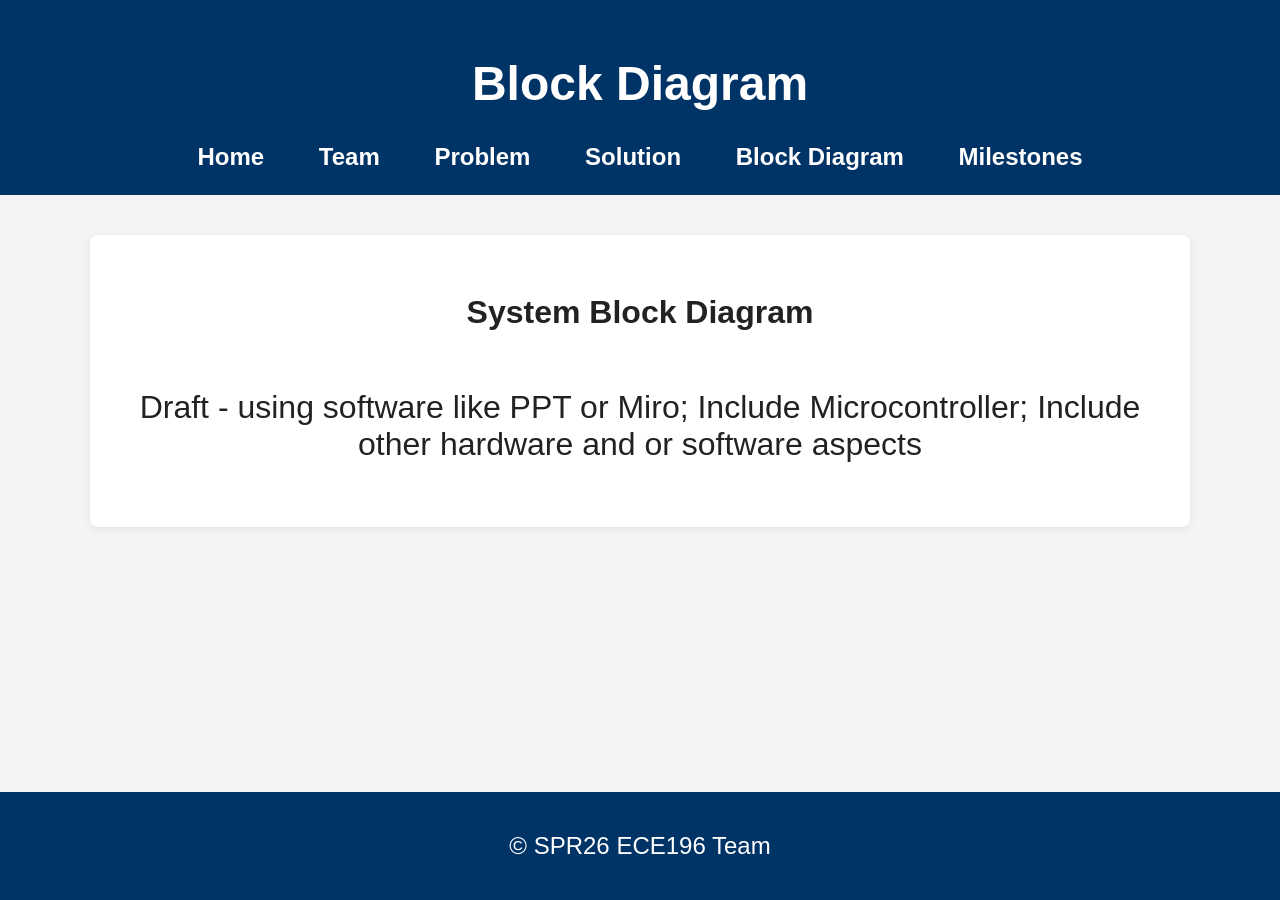
==== block-diagram.html @ ceeebf02 "Added core template for second proposal" ====
<!DOCTYPE html>
<html lang="en">
<head>
    <meta charset="UTF-8">
    <meta name="viewport" content="width=device-width, initial-scale=1.0">
    <title>Block Diagram</title>
    <link rel="stylesheet" href="assets/styles.css">
</head>
<body>
    <header>
        <h1>Block Diagram</h1>
        <nav>
            <a href="index.html">Home</a>
            <a href="team.html">Team</a>
            <a href="problem.html">Problem</a>
            <a href="solution.html">Solution</a>
            <a href="block-diagram.html">Block Diagram</a>
            <a href="milestones.html">Milestones</a>
        </nav>
    </header>
    <main>
        <section class="problem">
            <h2>System Block Diagram</h2>
            <p>Draft - using software like PPT or Miro; Include Microcontroller; Include other hardware and or software aspects</p>
        </section>
    </main>
    <footer>
        <p>&copy; SPR26 ECE196 Team</p>
    </footer>
</body>
</html>
---- assets/styles.css ----
li {
    text-align: left;
    font-size: 2rem;
}
body {
    font-family: Arial, sans-serif;
    margin: 0;
    padding: 0;
    background: #f4f4f4;
    color: #222;
    min-height: 100vh;
    display: flex;
    flex-direction: column;
    font-size: 1.5rem;
}

header {
    background: #003366;
    color: #fff;
    padding: 1.5rem 0;
    text-align: center;
}

nav {
    margin-top: 0.5rem;
}

nav a {
    color: #fff;
    margin: 0 1.5rem;
    text-decoration: none;
    font-weight: bold;
    transition: color 0.2s;
    font-size: 1.5rem;
}

nav a:hover {
    color: #ffcc00;
}

main {
    padding: 2.5rem;
    max-width: 1100px;
    margin: 0 auto;
    flex: 1 0 auto;
    font-size: 1.5rem;
}

.hero {
    background: #e0e7ef;
    padding: 2rem;
    border-radius: 8px;
    text-align: center;
}

.team {
    display: flex;
    justify-content: space-around;
    gap: 2rem;
    flex-wrap: wrap;
}

.member {
    background: #fff;
    border-radius: 8px;
    box-shadow: 0 2px 8px rgba(0,0,0,0.08);
    padding: 1.5rem;
    text-align: center;
    width: 250px;
}

.member img {
    width: 100px;
    height: 100px;
    border-radius: 50%;
    object-fit: cover;
    margin-bottom: 1rem;
    background: #ddd;
}

footer {
    background: #003366;
    color: #fff;
    text-align: center;
    padding: 1rem 0;
    width: 100%;
    flex-shrink: 0;
    position: sticky;
    bottom: 0;
    left: 0;
    z-index: 100;
}

.problem {
    background: #fff;
    border-radius: 8px;
    box-shadow: 0 2px 8px rgba(0,0,0,0.08);
    padding: 2rem;
    text-align: center;
}

.problem h2, .problem p {
    text-align: center;
    font-size: 2rem;
}
.problem h1, h2, h3, h4, h5, h6 {
    font-size: 2.5rem;
    font-size: 2rem;
}
/* Larger headings for projector */
.problem h1, h2, h3, h4, h5, h6 {
    font-size: 2.5rem;
}

.solution {
    display: flex;
    flex-direction: column;
    align-items: center;
    text-align: center;
    margin: 1.5rem auto;
    background: #f9f9f9;
    border-radius: 8px;
    box-shadow: 0 1px 4px rgba(0,0,0,0.06);
    padding: 1.5rem;
    min-width: 260px;
    max-width: 350px;
    width: 90%;
}

.solution img {
    display: block;
    margin: 0 auto 0.5rem auto;
}

.solution ul {
    display: inline-block;
    text-align: left;
    margin: 0.5rem auto;
}

.problem {
    display: flex;
    flex-direction: column;
    align-items: center;
}
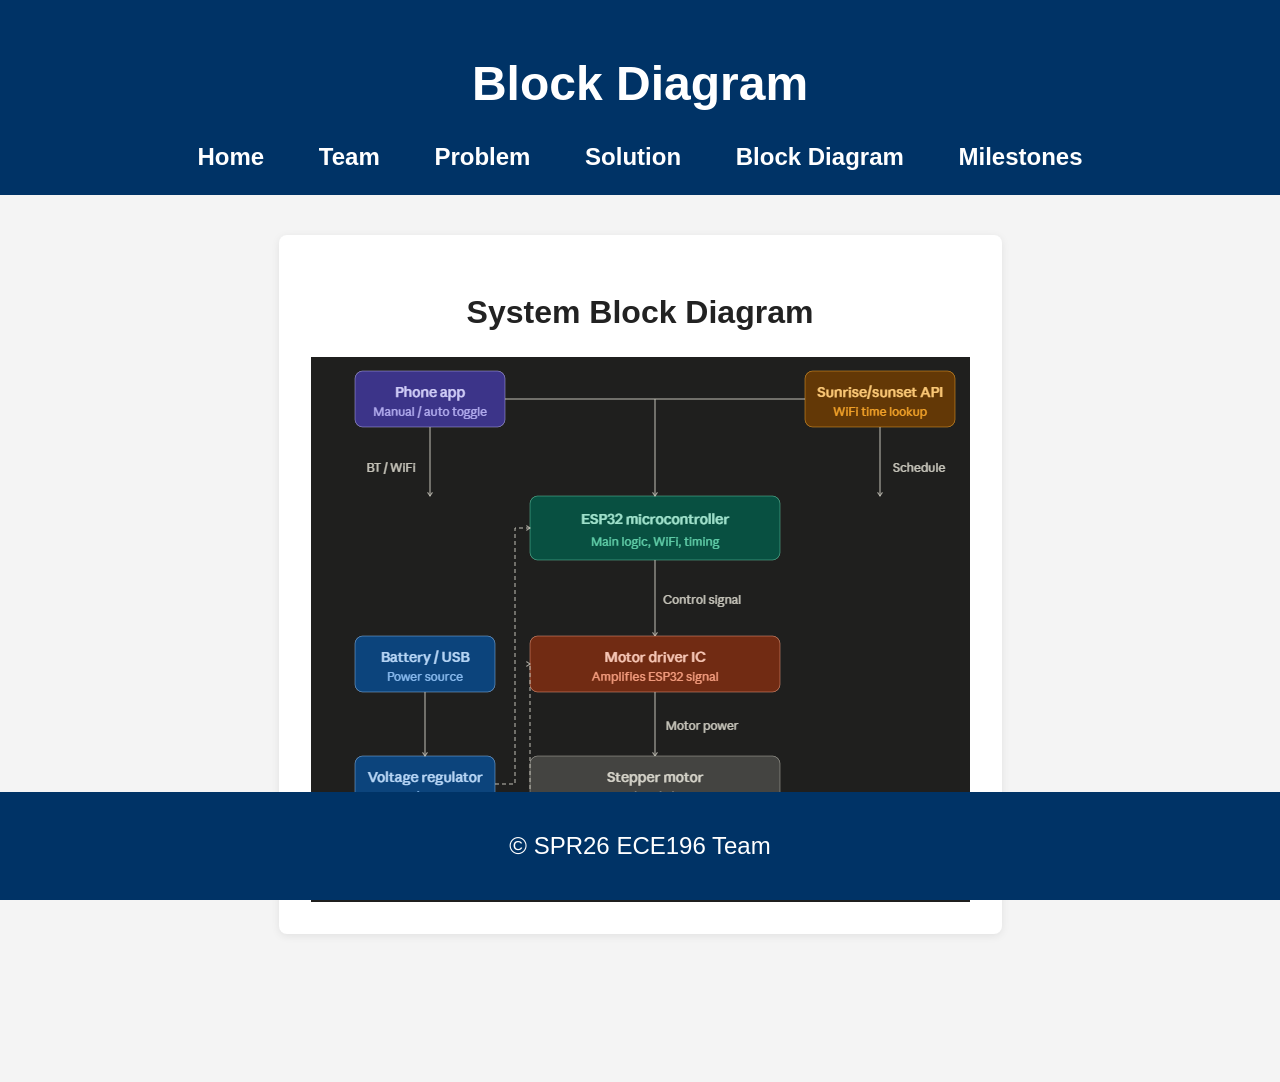
==== commit 804c8631: "block diagram" ====
--- a/block-diagram.html
+++ b/block-diagram.html
@@ -19,10 +19,9 @@
         </nav>
     </header>
     <main>
-        <section class="problem">
-            <h2>System Block Diagram</h2>
-            <p>Draft - using software like PPT or Miro; Include Microcontroller; Include other hardware and or software aspects</p>
-        </section>
+    <section class="problem">
+        <h2>System Block Diagram</h2>
+        <img src="assets/blockdiagram.png" alt="Smart blinds system block diagram" class="block-diagram-img">    </section>
     </main>
     <footer>
         <p>&copy; SPR26 ECE196 Team</p>
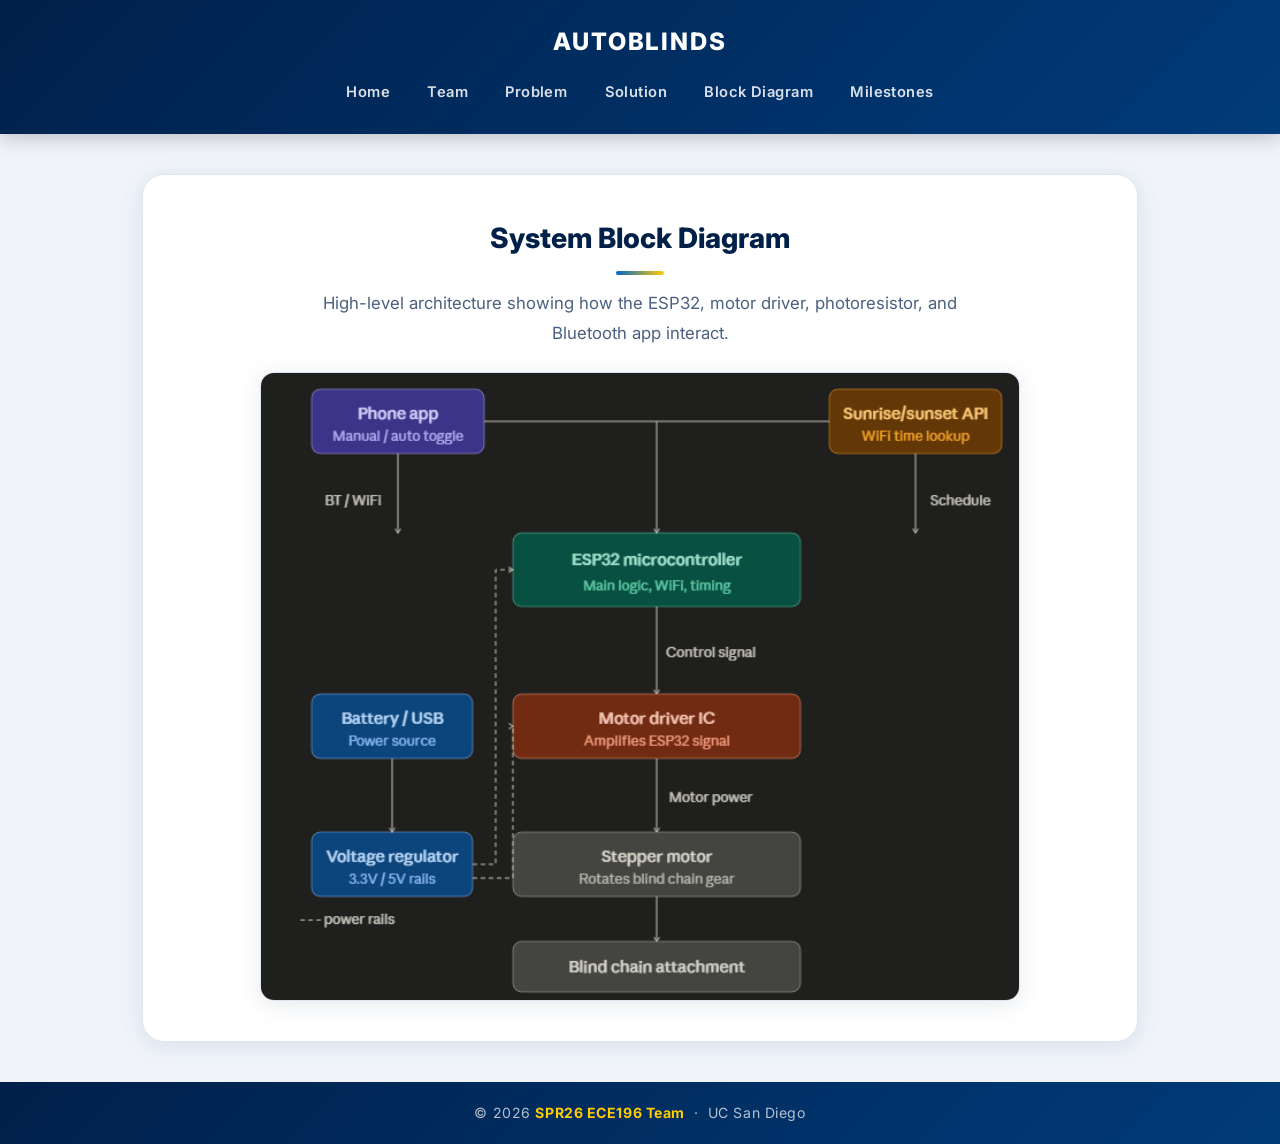
==== commit 06a7fe36: "Website Polish" ====
--- a/block-diagram.html
+++ b/block-diagram.html
@@ -3,12 +3,12 @@
 <head>
     <meta charset="UTF-8">
     <meta name="viewport" content="width=device-width, initial-scale=1.0">
-    <title>Block Diagram</title>
+    <title>Block Diagram — AutoBlinds</title>
     <link rel="stylesheet" href="assets/styles.css">
 </head>
 <body>
     <header>
-        <h1>Block Diagram</h1>
+        <h1>AutoBlinds</h1>
         <nav>
             <a href="index.html">Home</a>
             <a href="team.html">Team</a>
@@ -19,12 +19,14 @@
         </nav>
     </header>
     <main>
-    <section class="problem">
-        <h2>System Block Diagram</h2>
-        <img src="assets/blockdiagram.png" alt="Smart blinds system block diagram" class="block-diagram-img">    </section>
+        <section class="problem">
+            <h2>System Block Diagram</h2>
+            <p>High-level architecture showing how the ESP32, motor driver, photoresistor, and Bluetooth app interact.</p>
+            <img src="assets/blockdiagram.png" alt="Smart blinds system block diagram" class="block-diagram-img">
+        </section>
     </main>
     <footer>
-        <p>&copy; SPR26 ECE196 Team</p>
+        <p>&copy; 2026 <strong>SPR26 ECE196 Team</strong> &nbsp;·&nbsp; UC San Diego</p>
     </footer>
 </body>
 </html>
--- a/assets/styles.css
+++ b/assets/styles.css
@@ -1,145 +1,594 @@
+@import url('https://fonts.googleapis.com/css2?family=Inter:wght@300;400;500;600;700;800&display=swap');
+
+:root {
+    --navy: #00204a;
+    --blue: #003b7a;
+    --accent: #0066cc;
+    --accent-light: #3399ff;
+    --gold: #ffcc00;
+    --gold-light: #ffe066;
+    --bg: #f0f4fa;
+    --surface: #ffffff;
+    --surface2: #f7f9fc;
+    --text: #0d1b2a;
+    --text-muted: #4a6080;
+    --border: #dde5f0;
+    --shadow: 0 4px 24px rgba(0,51,102,0.10);
+    --shadow-lg: 0 8px 40px rgba(0,51,102,0.15);
+    --radius: 14px;
+    --radius-lg: 22px;
+}
+
+*, *::before, *::after { box-sizing: border-box; margin: 0; padding: 0; }
+
+html { scroll-behavior: smooth; }
+
+body {
+    font-family: 'Inter', Arial, sans-serif;
+    background: var(--bg);
+    color: var(--text);
+    min-height: 100vh;
+    display: flex;
+    flex-direction: column;
+    font-size: 1.08rem;
+    line-height: 1.7;
+}
+
+/* ─── HEADER ─── */
+header {
+    background: linear-gradient(135deg, var(--navy) 0%, var(--blue) 100%);
+    color: #fff;
+    padding: 1.4rem 2.5rem;
+    text-align: center;
+    position: sticky;
+    top: 0;
+    z-index: 200;
+    box-shadow: 0 2px 20px rgba(0,0,0,0.25);
+}
+
+header h1 {
+    font-size: 1.5rem;
+    font-weight: 800;
+    letter-spacing: 0.02em;
+    margin-bottom: 0.6rem;
+    text-transform: uppercase;
+    letter-spacing: 0.08em;
+    background: linear-gradient(90deg, #fff 60%, var(--gold-light) 100%);
+    -webkit-background-clip: text;
+    -webkit-text-fill-color: transparent;
+    background-clip: text;
+}
+
+nav {
+    display: flex;
+    justify-content: center;
+    flex-wrap: wrap;
+    gap: 0.2rem;
+    margin-top: 0.3rem;
+}
+
+nav a {
+    color: rgba(255,255,255,0.85);
+    padding: 0.38rem 1rem;
+    text-decoration: none;
+    font-weight: 600;
+    font-size: 0.92rem;
+    letter-spacing: 0.03em;
+    border-radius: 50px;
+    transition: all 0.22s ease;
+    border: 1.5px solid transparent;
+}
+
+nav a:hover {
+    color: var(--gold);
+    border-color: var(--gold);
+    background: rgba(255,204,0,0.08);
+}
+
+/* ─── MAIN ─── */
+main {
+    padding: 2.5rem 2rem;
+    max-width: 1060px;
+    margin: 0 auto;
+    flex: 1;
+    width: 100%;
+}
+
+/* ─── HERO ─── */
+.hero {
+    background: linear-gradient(135deg, var(--navy) 0%, var(--accent) 100%);
+    border-radius: var(--radius-lg);
+    padding: 3.5rem 2rem 3rem;
+    text-align: center;
+    color: #fff;
+    position: relative;
+    overflow: hidden;
+    box-shadow: var(--shadow-lg);
+}
+
+.hero::before {
+    content: '';
+    position: absolute;
+    top: -60px; right: -60px;
+    width: 280px; height: 280px;
+    background: radial-gradient(circle, rgba(255,204,0,0.18) 0%, transparent 70%);
+    border-radius: 50%;
+}
+
+.hero::after {
+    content: '';
+    position: absolute;
+    bottom: -80px; left: -40px;
+    width: 320px; height: 320px;
+    background: radial-gradient(circle, rgba(51,153,255,0.18) 0%, transparent 70%);
+    border-radius: 50%;
+}
+
+.hero-content {
+    position: relative;
+    z-index: 2;
+}
+
+.hero-content h2 {
+    font-size: 2.6rem;
+    font-weight: 800;
+    margin-bottom: 0.7rem;
+    letter-spacing: -0.01em;
+}
+
+.hero-badge {
+    display: inline-block;
+    background: rgba(255,204,0,0.2);
+    border: 1.5px solid var(--gold);
+    color: var(--gold-light);
+    font-size: 0.8rem;
+    font-weight: 700;
+    letter-spacing: 0.12em;
+    text-transform: uppercase;
+    padding: 0.28rem 1rem;
+    border-radius: 50px;
+    margin-bottom: 1.2rem;
+}
+
+.hero-content p {
+    font-size: 1.2rem;
+    opacity: 0.9;
+    margin-bottom: 2rem;
+    font-weight: 400;
+}
+
+.hero-image {
+    width: 100%;
+    max-width: 560px;
+    border-radius: var(--radius);
+    box-shadow: 0 12px 48px rgba(0,0,0,0.35);
+    border: 3px solid rgba(255,255,255,0.15);
+    margin-top: 0.5rem;
+}
+
+/* ─── SECTION CARDS ─── */
+.problem, .section-card {
+    background: var(--surface);
+    border-radius: var(--radius-lg);
+    box-shadow: var(--shadow);
+    padding: 2.5rem 2.5rem;
+    display: flex;
+    flex-direction: column;
+    align-items: center;
+    border: 1px solid var(--border);
+}
+
+/* ─── SECTION HEADINGS ─── */
+.problem h2, .section-card h2 {
+    font-size: 1.75rem;
+    font-weight: 800;
+    color: var(--navy);
+    margin-bottom: 0.8rem;
+    margin-top: 1.8rem;
+    text-align: center;
+    position: relative;
+}
+
+.problem h2:first-child, .section-card h2:first-child {
+    margin-top: 0;
+}
+
+.problem h2::after {
+    content: '';
+    display: block;
+    width: 48px;
+    height: 4px;
+    background: linear-gradient(90deg, var(--accent), var(--gold));
+    border-radius: 2px;
+    margin: 0.5rem auto 0;
+}
+
+.problem h3 {
+    font-size: 1.25rem;
+    font-weight: 700;
+    color: var(--accent);
+    margin: 1rem 0 0.5rem;
+    text-align: center;
+}
+
+.problem p {
+    font-size: 1.05rem;
+    color: var(--text-muted);
+    text-align: center;
+    max-width: 700px;
+    line-height: 1.8;
+    margin-bottom: 0.5rem;
+}
+
+/* ─── LISTS ─── */
 li {
+    font-size: 1.05rem;
     text-align: left;
-    font-size: 2rem;
-}
-body {
-    font-family: Arial, sans-serif;
+    line-height: 1.8;
+    color: var(--text);
+}
+
+ul {
+    list-style: none;
+    padding: 0;
+}
+
+.problem ul > li {
+    background: var(--surface2);
+    border-left: 4px solid var(--accent);
+    border-radius: 0 var(--radius) var(--radius) 0;
+    padding: 0.6rem 1.1rem;
+    margin-bottom: 0.5rem;
+    font-size: 1rem;
+    font-weight: 500;
+}
+
+.problem ul > li > ul {
+    padding-left: 1rem;
+    margin-top: 0.3rem;
+}
+
+.problem ul > li > ul > li {
+    background: none;
+    border-left: 2px solid var(--gold);
+    border-radius: 0;
+    padding: 0.25rem 0.8rem;
+    margin-bottom: 0.25rem;
+    font-weight: 400;
+    color: var(--text-muted);
+}
+
+/* ─── COMPARISON CARDS ─── */
+.comparison-grid {
+    display: grid;
+    grid-template-columns: repeat(auto-fit, minmax(260px, 1fr));
+    gap: 1.5rem;
+    width: 100%;
+    margin-top: 1rem;
+}
+
+.comparison-card {
+    background: var(--surface2);
+    border: 1px solid var(--border);
+    border-radius: var(--radius);
+    padding: 1.5rem;
+    display: flex;
+    flex-direction: column;
+    align-items: center;
+    gap: 0.8rem;
+    transition: transform 0.2s, box-shadow 0.2s;
+}
+
+.comparison-card:hover {
+    transform: translateY(-4px);
+    box-shadow: var(--shadow-lg);
+}
+
+.comparison-card img {
+    width: 100%;
+    max-height: 180px;
+    object-fit: contain;
+    border-radius: 8px;
+    background: #eef2f8;
+    padding: 0.5rem;
+}
+
+.comparison-card h3 {
+    font-size: 1.1rem;
+    font-weight: 700;
+    color: var(--navy);
     margin: 0;
-    padding: 0;
-    background: #f4f4f4;
-    color: #222;
-    min-height: 100vh;
-    display: flex;
-    flex-direction: column;
-    font-size: 1.5rem;
-}
-
-header {
-    background: #003366;
+}
+
+.tag-row {
+    display: flex;
+    gap: 0.4rem;
+    flex-wrap: wrap;
+    justify-content: center;
+}
+
+.tag {
+    font-size: 0.75rem;
+    font-weight: 600;
+    padding: 0.22rem 0.7rem;
+    border-radius: 50px;
+    text-transform: uppercase;
+    letter-spacing: 0.06em;
+}
+
+.tag.strength { background: #e6f4ea; color: #1a7a38; border: 1px solid #b7dfc4; }
+.tag.weakness { background: #fdecea; color: #c0392b; border: 1px solid #f5c0bb; }
+
+.strength-list, .weakness-list {
+    width: 100%;
+    margin: 0;
+}
+
+.strength-list li, .weakness-list li {
+    background: none !important;
+    border-left: none !important;
+    border-radius: 0 !important;
+    padding: 0.2rem 0 !important;
+    font-size: 0.92rem !important;
+    color: var(--text-muted) !important;
+    font-weight: 400 !important;
+    display: flex;
+    align-items: flex-start;
+    gap: 0.4rem;
+}
+
+.strength-list li::before { content: '✓'; color: #1a7a38; font-weight: 700; flex-shrink: 0; }
+.weakness-list li::before { content: '✗'; color: #c0392b; font-weight: 700; flex-shrink: 0; }
+
+/* ─── SOLUTION IMAGES ─── */
+.image-grid {
+    display: grid;
+    grid-template-columns: repeat(auto-fit, minmax(220px, 1fr));
+    gap: 1.2rem;
+    width: 100%;
+    margin-bottom: 0.5rem;
+}
+
+.image-grid img {
+    width: 100%;
+    height: 200px;
+    object-fit: contain;
+    border-radius: var(--radius);
+    background: var(--surface2);
+    border: 1px solid var(--border);
+    padding: 0.75rem;
+    transition: transform 0.2s, box-shadow 0.2s;
+}
+
+.image-grid img:hover {
+    transform: scale(1.03);
+    box-shadow: var(--shadow-lg);
+}
+
+.problem img {
+    border-radius: var(--radius);
+    border: 1px solid var(--border);
+    box-shadow: var(--shadow);
+}
+
+/* ─── FEATURE CHIPS ─── */
+.feature-grid {
+    display: grid;
+    grid-template-columns: repeat(auto-fit, minmax(200px, 1fr));
+    gap: 1rem;
+    width: 100%;
+    margin: 0.5rem 0;
+}
+
+.feature-chip {
+    background: linear-gradient(135deg, var(--navy), var(--accent));
     color: #fff;
-    padding: 1.5rem 0;
-    text-align: center;
-}
-
-nav {
-    margin-top: 0.5rem;
-}
-
-nav a {
-    color: #fff;
-    margin: 0 1.5rem;
-    text-decoration: none;
-    font-weight: bold;
-    transition: color 0.2s;
-    font-size: 1.5rem;
-}
-
-nav a:hover {
-    color: #ffcc00;
-}
-
-main {
-    padding: 2.5rem;
-    max-width: 1100px;
-    margin: 0 auto;
-    flex: 1 0 auto;
-    font-size: 1.5rem;
-}
-
-.hero {
-    background: #e0e7ef;
-    padding: 2rem;
-    border-radius: 8px;
-    text-align: center;
-}
-
+    border-radius: var(--radius);
+    padding: 1.2rem 1rem;
+    text-align: center;
+    font-size: 0.95rem;
+    font-weight: 600;
+    box-shadow: 0 4px 12px rgba(0,51,102,0.18);
+    transition: transform 0.2s, box-shadow 0.2s;
+}
+
+.feature-chip:hover {
+    transform: translateY(-3px);
+    box-shadow: 0 8px 24px rgba(0,51,102,0.25);
+}
+
+.feature-chip .icon {
+    font-size: 1.6rem;
+    display: block;
+    margin-bottom: 0.4rem;
+}
+
+/* ─── TEAM ─── */
 .team {
     display: flex;
-    justify-content: space-around;
+    justify-content: center;
     gap: 2rem;
     flex-wrap: wrap;
+    width: 100%;
 }
 
 .member {
-    background: #fff;
-    border-radius: 8px;
-    box-shadow: 0 2px 8px rgba(0,0,0,0.08);
-    padding: 1.5rem;
-    text-align: center;
-    width: 250px;
+    background: var(--surface);
+    border-radius: var(--radius-lg);
+    box-shadow: var(--shadow);
+    padding: 2rem 1.8rem;
+    text-align: center;
+    width: 240px;
+    border: 1px solid var(--border);
+    transition: transform 0.25s, box-shadow 0.25s;
+    position: relative;
+    overflow: hidden;
+}
+
+.member::before {
+    content: '';
+    position: absolute;
+    top: 0; left: 0; right: 0;
+    height: 5px;
+    background: linear-gradient(90deg, var(--accent), var(--gold));
+}
+
+.member:hover {
+    transform: translateY(-8px);
+    box-shadow: var(--shadow-lg);
 }
 
 .member img {
-    width: 100px;
-    height: 100px;
+    width: 110px;
+    height: 110px;
     border-radius: 50%;
     object-fit: cover;
     margin-bottom: 1rem;
-    background: #ddd;
-}
-
+    border: 4px solid var(--border);
+    box-shadow: 0 4px 16px rgba(0,51,102,0.14);
+    transition: border-color 0.2s;
+}
+
+.member:hover img {
+    border-color: var(--accent-light);
+}
+
+.member h2 {
+    font-size: 1.15rem !important;
+    font-weight: 700;
+    color: var(--navy);
+    margin-bottom: 0.3rem;
+}
+
+.member p {
+    font-size: 0.9rem;
+    color: var(--text-muted);
+    font-weight: 500;
+    background: var(--bg);
+    display: inline-block;
+    padding: 0.2rem 0.8rem;
+    border-radius: 50px;
+    border: 1px solid var(--border);
+}
+
+/* ─── MILESTONES ─── */
+.milestone-timeline {
+    display: flex;
+    flex-direction: column;
+    gap: 0;
+    width: 100%;
+    position: relative;
+    padding-left: 2rem;
+    margin-top: 0.5rem;
+}
+
+.milestone-timeline::before {
+    content: '';
+    position: absolute;
+    left: 0.75rem;
+    top: 12px;
+    bottom: 12px;
+    width: 3px;
+    background: linear-gradient(to bottom, var(--accent), var(--gold));
+    border-radius: 2px;
+}
+
+.milestone-item {
+    position: relative;
+    background: var(--surface2);
+    border: 1px solid var(--border);
+    border-radius: var(--radius);
+    padding: 1rem 1.4rem;
+    margin-bottom: 1rem;
+    transition: transform 0.2s, box-shadow 0.2s;
+}
+
+.milestone-item:hover {
+    transform: translateX(4px);
+    box-shadow: var(--shadow);
+}
+
+.milestone-item::before {
+    content: '';
+    position: absolute;
+    left: -1.55rem;
+    top: 50%;
+    transform: translateY(-50%);
+    width: 14px;
+    height: 14px;
+    border-radius: 50%;
+    background: var(--accent);
+    border: 3px solid var(--surface);
+    box-shadow: 0 0 0 2px var(--accent-light);
+}
+
+.milestone-date {
+    font-size: 0.8rem;
+    font-weight: 700;
+    letter-spacing: 0.08em;
+    text-transform: uppercase;
+    color: var(--accent);
+    margin-bottom: 0.2rem;
+}
+
+.milestone-item p {
+    font-size: 1rem;
+    color: var(--text);
+    font-weight: 500;
+    margin: 0;
+    text-align: left;
+}
+
+/* ─── BLOCK DIAGRAM ─── */
+.block-diagram-img {
+    width: 100%;
+    max-width: 760px;
+    border-radius: var(--radius);
+    box-shadow: var(--shadow-lg);
+    border: 1px solid var(--border);
+    margin-top: 1rem;
+}
+
+/* ─── FOOTER ─── */
 footer {
-    background: #003366;
-    color: #fff;
-    text-align: center;
-    padding: 1rem 0;
+    background: linear-gradient(135deg, var(--navy) 0%, var(--blue) 100%);
+    color: rgba(255,255,255,0.7);
+    text-align: center;
+    padding: 1.2rem 0;
+    font-size: 0.88rem;
+    letter-spacing: 0.04em;
     width: 100%;
     flex-shrink: 0;
-    position: sticky;
-    bottom: 0;
-    left: 0;
-    z-index: 100;
-}
-
-.problem {
-    background: #fff;
-    border-radius: 8px;
-    box-shadow: 0 2px 8px rgba(0,0,0,0.08);
-    padding: 2rem;
-    text-align: center;
-}
-
-.problem h2, .problem p {
-    text-align: center;
-    font-size: 2rem;
-}
-.problem h1, h2, h3, h4, h5, h6 {
-    font-size: 2.5rem;
-    font-size: 2rem;
-}
-/* Larger headings for projector */
-.problem h1, h2, h3, h4, h5, h6 {
-    font-size: 2.5rem;
-}
-
-.solution {
-    display: flex;
-    flex-direction: column;
-    align-items: center;
-    text-align: center;
-    margin: 1.5rem auto;
-    background: #f9f9f9;
-    border-radius: 8px;
-    box-shadow: 0 1px 4px rgba(0,0,0,0.06);
-    padding: 1.5rem;
-    min-width: 260px;
-    max-width: 350px;
-    width: 90%;
-}
-
-.solution img {
-    display: block;
-    margin: 0 auto 0.5rem auto;
-}
-
-.solution ul {
-    display: inline-block;
-    text-align: left;
-    margin: 0.5rem auto;
-}
-
-.problem {
-    display: flex;
-    flex-direction: column;
-    align-items: center;
-}
+}
+
+footer strong {
+    color: var(--gold);
+}
+
+/* ─── SECTION DIVIDER ─── */
+.section-divider {
+    width: 100%;
+    height: 1px;
+    background: var(--border);
+    margin: 1.8rem 0;
+}
+
+/* ─── FADE-IN ANIMATION ─── */
+@keyframes fadeInUp {
+    from { opacity: 0; transform: translateY(24px); }
+    to   { opacity: 1; transform: translateY(0); }
+}
+
+.hero, .problem, .team, .section-card {
+    animation: fadeInUp 0.5s ease both;
+}
+
+/* ─── RESPONSIVE ─── */
+@media (max-width: 700px) {
+    header { padding: 1rem 1rem; }
+    main { padding: 1.5rem 1rem; }
+    .hero-content h2 { font-size: 1.8rem; }
+    .problem { padding: 1.5rem 1rem; }
+    .member { width: 100%; }
+    .milestone-timeline { padding-left: 1.5rem; }
+}
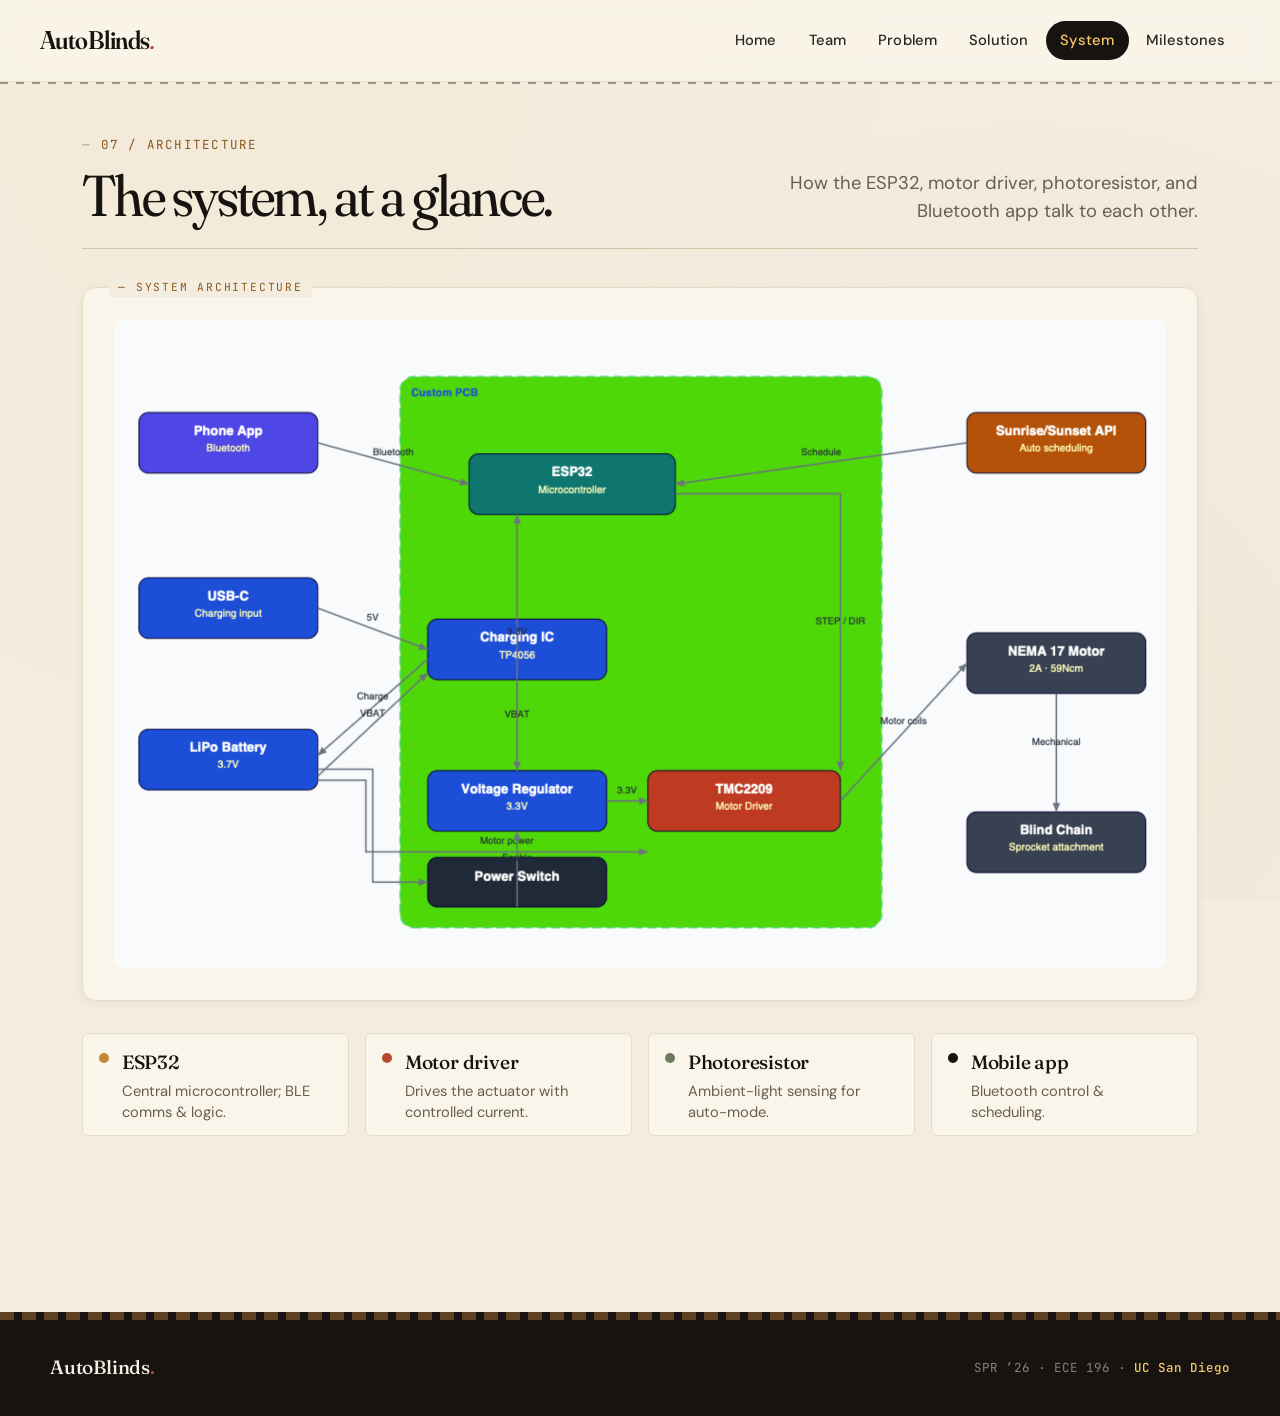
==== commit c3668904: "Redesigned website" ====
--- a/block-diagram.html
+++ b/block-diagram.html
@@ -1,32 +1,80 @@
+<!-- ─── THIS FILE IS NO LONGER NEEDED ─── -->
+
 <!DOCTYPE html>
 <html lang="en">
 <head>
     <meta charset="UTF-8">
     <meta name="viewport" content="width=device-width, initial-scale=1.0">
-    <title>Block Diagram — AutoBlinds</title>
+    <title>System — AutoBlinds</title>
     <link rel="stylesheet" href="assets/styles.css">
 </head>
 <body>
     <header>
-        <h1>AutoBlinds</h1>
-        <nav>
-            <a href="index.html">Home</a>
-            <a href="team.html">Team</a>
-            <a href="problem.html">Problem</a>
-            <a href="solution.html">Solution</a>
-            <a href="block-diagram.html">Block Diagram</a>
-            <a href="milestones.html">Milestones</a>
-        </nav>
+        <div class="header-inner">
+            <h1>AutoBlinds<span class="dot">.</span></h1>
+            <nav>
+                <a href="index.html">Home</a>
+                <a href="team.html">Team</a>
+                <a href="problem.html">Problem</a>
+                <a href="solution.html">Solution</a>
+                <a href="block-diagram.html" class="active">System</a>
+                <a href="milestones.html">Milestones</a>
+            </nav>
+        </div>
     </header>
+
     <main>
-        <section class="problem">
-            <h2>System Block Diagram</h2>
-            <p>High-level architecture showing how the ESP32, motor driver, photoresistor, and Bluetooth app interact.</p>
-            <img src="assets/blockdiagram.png" alt="Smart blinds system block diagram" class="block-diagram-img">
+        <section class="fade-up">
+            <div class="section-head">
+                <div class="titles">
+                    <span class="section-num">07 / Architecture</span>
+                    <h2>The system, at a glance.</h2>
+                </div>
+                <p class="lead">How the ESP32, motor driver, photoresistor, and Bluetooth app talk to each other.</p>
+            </div>
+
+            <div class="diagram-frame fade-up delay-1">
+                <img src="assets/blockdiagram.png" alt="AutoBlinds system block diagram">
+            </div>
+
+            <div class="diagram-legend fade-up delay-2">
+                <div class="legend-item">
+                    <span class="dot" style="background: var(--amber);"></span>
+                    <div>
+                        <h5>ESP32</h5>
+                        <p>Central microcontroller; BLE comms &amp; logic.</p>
+                    </div>
+                </div>
+                <div class="legend-item">
+                    <span class="dot" style="background: var(--rust);"></span>
+                    <div>
+                        <h5>Motor driver</h5>
+                        <p>Drives the actuator with controlled current.</p>
+                    </div>
+                </div>
+                <div class="legend-item">
+                    <span class="dot" style="background: var(--sage);"></span>
+                    <div>
+                        <h5>Photoresistor</h5>
+                        <p>Ambient-light sensing for auto-mode.</p>
+                    </div>
+                </div>
+                <div class="legend-item">
+                    <span class="dot" style="background: var(--ink);"></span>
+                    <div>
+                        <h5>Mobile app</h5>
+                        <p>Bluetooth control &amp; scheduling.</p>
+                    </div>
+                </div>
+            </div>
         </section>
     </main>
+
     <footer>
-        <p>&copy; 2026 <strong>SPR26 ECE196 Team</strong> &nbsp;·&nbsp; UC San Diego</p>
+        <div class="footer-inner">
+            <div class="brand">AutoBlinds<span class="dot">.</span></div>
+            <div class="meta">SPR ’26 · ECE 196 · <strong>UC San Diego</strong></div>
+        </div>
     </footer>
 </body>
 </html>
--- a/assets/styles.css
+++ b/assets/styles.css
@@ -1,594 +1,1496 @@
-@import url('https://fonts.googleapis.com/css2?family=Inter:wght@300;400;500;600;700;800&display=swap');
+@import url('https://fonts.googleapis.com/css2?family=Fraunces:opsz,wght@9..144,300;9..144,400;9..144,500;9..144,600;9..144,700;9..144,900&family=DM+Sans:opsz,wght@9..40,300;9..40,400;9..40,500;9..40,600;9..40,700&family=JetBrains+Mono:wght@400;500&display=swap');
 
 :root {
-    --navy: #00204a;
-    --blue: #003b7a;
-    --accent: #0066cc;
-    --accent-light: #3399ff;
-    --gold: #ffcc00;
-    --gold-light: #ffe066;
-    --bg: #f0f4fa;
-    --surface: #ffffff;
-    --surface2: #f7f9fc;
-    --text: #0d1b2a;
-    --text-muted: #4a6080;
-    --border: #dde5f0;
-    --shadow: 0 4px 24px rgba(0,51,102,0.10);
-    --shadow-lg: 0 8px 40px rgba(0,51,102,0.15);
-    --radius: 14px;
-    --radius-lg: 22px;
+    --ink:        #161310;
+    --shadow:     #2a2520;
+    --cream:      #f3ecdf;
+    --paper:      #faf5ea;
+    --paper-2:    #efe6d4;
+    --amber:      #c8853a;
+    --amber-deep: #8b5a1f;
+    --sun:        #f4c869;
+    --rust:       #b8492e;
+    --sage:       #6b7c5e;
+    --muted:      #6b5d4e;
+    --rule:       #d4c5a8;
+    --rule-soft:  #e6dbc5;
+
+    /* Tokens */
+    --radius-sm: 6px;
+    --radius:    14px;
+    --radius-lg: 24px;
+    --shadow-sm: 0 2px 8px rgba(45, 33, 20, 0.06);
+    --shadow-md: 0 8px 28px rgba(45, 33, 20, 0.10);
+    --shadow-lg: 0 20px 60px rgba(45, 33, 20, 0.18);
+
+    /* Type scale */
+    --display: 'Fraunces', 'Times New Roman', serif;
+    --body:    'DM Sans', system-ui, sans-serif;
+    --mono:    'JetBrains Mono', ui-monospace, monospace;
 }
 
 *, *::before, *::after { box-sizing: border-box; margin: 0; padding: 0; }
 
-html { scroll-behavior: smooth; }
+html {
+    scroll-behavior: smooth;
+    -webkit-font-smoothing: antialiased;
+    -moz-osx-font-smoothing: grayscale;
+}
 
 body {
-    font-family: 'Inter', Arial, sans-serif;
-    background: var(--bg);
-    color: var(--text);
+    font-family: var(--body);
+    background: var(--cream);
+    color: var(--ink);
     min-height: 100vh;
     display: flex;
     flex-direction: column;
-    font-size: 1.08rem;
-    line-height: 1.7;
-}
-
-/* ─── HEADER ─── */
+    font-size: 1.04rem;
+    line-height: 1.65;
+    font-weight: 400;
+    /* Subtle paper-grain texture */
+    background-image:
+      radial-gradient(circle at 20% 10%, rgba(244, 200, 105, 0.06), transparent 50%),
+      radial-gradient(circle at 80% 80%, rgba(200, 133, 58, 0.05), transparent 50%);
+    background-attachment: fixed;
+}
+
+
+::selection {
+    background: var(--ink);
+    color: var(--sun);
+}
+
+.eyebrow {
+    font-family: var(--mono);
+    font-size: 0.72rem;
+    font-weight: 500;
+    letter-spacing: 0.18em;
+    text-transform: uppercase;
+    color: var(--amber-deep);
+    display: inline-flex;
+    align-items: center;
+    gap: 0.6rem;
+}
+
+.eyebrow::before {
+    content: '';
+    display: inline-block;
+    width: 24px;
+    height: 1px;
+    background: var(--amber-deep);
+}
+
+
 header {
-    background: linear-gradient(135deg, var(--navy) 0%, var(--blue) 100%);
-    color: #fff;
-    padding: 1.4rem 2.5rem;
-    text-align: center;
+    background: var(--paper);
+    border-bottom: 1px solid var(--rule-soft);
+    padding: 1.2rem 2.5rem;
     position: sticky;
     top: 0;
     z-index: 200;
-    box-shadow: 0 2px 20px rgba(0,0,0,0.25);
+    backdrop-filter: blur(14px);
+    background: rgba(250, 245, 234, 0.85);
+}
+
+header::after {
+    /* Slat motif under header */
+    content: '';
+    position: absolute;
+    left: 0; right: 0; bottom: -3px;
+    height: 2px;
+    background: repeating-linear-gradient(
+        90deg,
+        var(--ink) 0 8px,
+        transparent 8px 16px
+    );
+    opacity: 0.4;
 }
 
 header h1 {
-    font-size: 1.5rem;
-    font-weight: 800;
-    letter-spacing: 0.02em;
-    margin-bottom: 0.6rem;
-    text-transform: uppercase;
-    letter-spacing: 0.08em;
-    background: linear-gradient(90deg, #fff 60%, var(--gold-light) 100%);
-    -webkit-background-clip: text;
-    -webkit-text-fill-color: transparent;
-    background-clip: text;
+    font-family: var(--display);
+    font-variation-settings: "opsz" 144, "SOFT" 30;
+    font-size: 1.6rem;
+    font-weight: 600;
+    letter-spacing: -0.02em;
+    color: var(--ink);
+    text-align: left;
+    margin-bottom: 0;
+    display: inline-block;
+}
+
+header h1 .dot {
+    color: var(--rust);
+    font-style: italic;
+    font-weight: 500;
+}
+
+.header-inner {
+    max-width: 1200px;
+    margin: 0 auto;
+    display: flex;
+    justify-content: space-between;
+    align-items: center;
+    gap: 2rem;
+    flex-wrap: wrap;
 }
 
 nav {
     display: flex;
-    justify-content: center;
+    gap: 0.2rem;
     flex-wrap: wrap;
-    gap: 0.2rem;
-    margin-top: 0.3rem;
 }
 
 nav a {
-    color: rgba(255,255,255,0.85);
-    padding: 0.38rem 1rem;
+    color: var(--shadow);
+    padding: 0.45rem 0.9rem;
     text-decoration: none;
-    font-weight: 600;
+    font-weight: 500;
     font-size: 0.92rem;
-    letter-spacing: 0.03em;
+    letter-spacing: 0.01em;
     border-radius: 50px;
-    transition: all 0.22s ease;
-    border: 1.5px solid transparent;
+    transition: all 0.25s cubic-bezier(.2, .8, .2, 1);
+    position: relative;
 }
 
 nav a:hover {
-    color: var(--gold);
-    border-color: var(--gold);
-    background: rgba(255,204,0,0.08);
-}
-
-/* ─── MAIN ─── */
+    color: var(--ink);
+    background: var(--paper-2);
+}
+
+nav a.active {
+    color: var(--ink);
+    background: var(--ink);
+    color: var(--sun);
+}
+
+
 main {
-    padding: 2.5rem 2rem;
-    max-width: 1060px;
+    padding: 3rem 2rem 4rem;
+    max-width: 1180px;
     margin: 0 auto;
     flex: 1;
     width: 100%;
 }
 
-/* ─── HERO ─── */
+
 .hero {
-    background: linear-gradient(135deg, var(--navy) 0%, var(--accent) 100%);
-    border-radius: var(--radius-lg);
-    padding: 3.5rem 2rem 3rem;
-    text-align: center;
-    color: #fff;
-    position: relative;
+    margin-bottom: 4rem;
+}
+
+.hero-grid {
+    display: grid;
+    grid-template-columns: 1fr 1.1fr;
+    gap: 3rem;
+    align-items: center;
+}
+
+@media (max-width: 880px) {
+    .hero-grid { grid-template-columns: 1fr; gap: 2rem; }
+}
+
+.hero-text .eyebrow {
+    margin-bottom: 1.4rem;
+}
+
+.hero-text h2 {
+    font-family: var(--display);
+    font-variation-settings: "opsz" 144, "SOFT" 50;
+    font-size: clamp(3rem, 7vw, 5.4rem);
+    font-weight: 400;
+    line-height: 1;
+    letter-spacing: -0.035em;
+    color: var(--ink);
+    margin-bottom: 1.6rem;
+}
+
+.hero-text h2 em {
+    font-style: italic;
+    font-weight: 300;
+    color: var(--amber-deep);
+    font-variation-settings: "opsz" 144, "SOFT" 100;
+}
+
+.hero-text p {
+    font-size: 1.3rem;
+    line-height: 1.5;
+    color: var(--shadow);
+    max-width: 38ch;
+    margin-bottom: 2rem;
+}
+
+.hero-meta {
+    display: flex;
+    gap: 2rem;
+    flex-wrap: wrap;
+    padding-top: 1.5rem;
+    border-top: 1px solid var(--rule);
+}
+
+.hero-meta .item {
+    display: flex;
+    flex-direction: column;
+    gap: 0.15rem;
+}
+
+.hero-meta .label {
+    font-family: var(--mono);
+    font-size: 0.7rem;
+    letter-spacing: 0.14em;
+    text-transform: uppercase;
+    color: var(--muted);
+}
+
+.hero-meta .value {
+    font-family: var(--display);
+    font-size: 1.05rem;
+    font-weight: 500;
+    color: var(--ink);
+}
+
+.window {
+    position: relative;
+    aspect-ratio: 4 / 5;
+    border-radius: 6px;
     overflow: hidden;
-    box-shadow: var(--shadow-lg);
-}
-
-.hero::before {
+    perspective: 1400px;
+    box-shadow:
+        0 30px 80px rgba(45, 33, 20, 0.25),
+        0 0 0 12px var(--paper),
+        0 0 0 14px var(--rule);
+    background: var(--ink);
+}
+
+.window-scene {
+    position: absolute;
+    inset: 0;
+    background-size: cover;
+    background-position: center;
+    transform: scale(1.05);
+    background-image:
+        linear-gradient(180deg,
+            #f4c869 0%,
+            #e6a13c 35%,
+            #c8853a 60%,
+            #8b5a1f 100%
+        );
+}
+
+.window-scene.has-image {
+    background-image: var(--scene-img);
+}
+
+.window-scene::after {
     content: '';
     position: absolute;
-    top: -60px; right: -60px;
-    width: 280px; height: 280px;
-    background: radial-gradient(circle, rgba(255,204,0,0.18) 0%, transparent 70%);
+    inset: 0;
+    background: linear-gradient(180deg,
+        rgba(244, 200, 105, 0.15) 0%,
+        transparent 30%,
+        transparent 70%,
+        rgba(45, 33, 20, 0.2) 100%
+    );
+}
+
+.blinds {
+    position: absolute;
+    inset: 0;
+    display: flex;
+    flex-direction: column;
+    pointer-events: none;
+    transform-style: preserve-3d;
+}
+
+.slat {
+    flex: 1;
+    position: relative;
+    background: linear-gradient(180deg,
+        #1a1410 0%,
+        #2d2520 45%,
+        #463a2e 50%,
+        #2d2520 55%,
+        #1a1410 100%
+    );
+    border-top: 1px solid rgba(244, 200, 105, 0.12);
+    border-bottom: 1px solid rgba(0, 0, 0, 0.5);
+    transform-origin: center center;
+    transform-style: preserve-3d;
+    /* Closed by default */
+    transform: rotateX(0deg);
+    /* Animate open on load */
+    animation: open-slat 1.4s cubic-bezier(.16, .8, .25, 1) forwards;
+    animation-delay: calc(var(--i, 0) * 70ms + 400ms);
+    box-shadow: 0 1px 0 rgba(244, 200, 105, 0.05) inset;
+}
+
+.slat::after {
+    content: '';
+    position: absolute;
+    top: 0; left: 0; right: 0;
+    height: 30%;
+    background: linear-gradient(180deg,
+        rgba(244, 200, 105, 0.08),
+        transparent
+    );
+    pointer-events: none;
+}
+
+@keyframes open-slat {
+    0%   { transform: rotateX(0deg); }
+    60%  { transform: rotateX(78deg); }
+    100% { transform: rotateX(72deg); }
+}
+
+.window::before {
+    content: '';
+    position: absolute;
+    top: 0;
+    right: 18px;
+    width: 1.5px;
+    height: 65%;
+    background: linear-gradient(180deg, var(--amber-deep), var(--ink));
+    z-index: 5;
+    border-radius: 1px;
+    opacity: 0.85;
+}
+
+.window::after {
+    content: '';
+    position: absolute;
+    top: 65%;
+    right: 13px;
+    width: 12px;
+    height: 12px;
+    background: radial-gradient(circle at 30% 30%, var(--amber), var(--amber-deep));
     border-radius: 50%;
-}
-
-.hero::after {
+    z-index: 5;
+    box-shadow: 0 2px 6px rgba(0,0,0,0.3);
+}
+
+.window-caption {
+    margin-top: 1.5rem;
+    display: flex;
+    justify-content: space-between;
+    align-items: baseline;
+    font-family: var(--mono);
+    font-size: 0.72rem;
+    color: var(--muted);
+    letter-spacing: 0.12em;
+    text-transform: uppercase;
+}
+
+.window-caption .dim {
+    opacity: 0.55;
+}
+
+
+section {
+    margin-bottom: 4rem;
+}
+
+.section-head {
+    display: flex;
+    align-items: end;
+    justify-content: space-between;
+    gap: 2rem;
+    margin-bottom: 2.4rem;
+    padding-bottom: 1.4rem;
+    border-bottom: 1px solid var(--rule);
+    flex-wrap: wrap;
+}
+
+.section-head .titles { max-width: 50ch; }
+
+.section-head h2 {
+    font-family: var(--display);
+    font-variation-settings: "opsz" 144, "SOFT" 50;
+    font-size: clamp(2.4rem, 5vw, 3.6rem);
+    font-weight: 400;
+    line-height: 1.02;
+    letter-spacing: -0.03em;
+    color: var(--ink);
+    margin-top: 0.6rem;
+}
+
+.section-head h2 em {
+    font-style: italic;
+    color: var(--amber-deep);
+    font-weight: 300;
+}
+
+.section-head .lead {
+    font-size: 1.15rem;
+    color: var(--muted);
+    max-width: 38ch;
+    line-height: 1.5;
+    text-align: right;
+}
+
+.section-num {
+    font-family: var(--mono);
+    font-size: 0.78rem;
+    letter-spacing: 0.18em;
+    color: var(--amber-deep);
+    text-transform: uppercase;
+    display: inline-block;
+}
+
+.section-num::before {
+    content: '— ';
+    opacity: 0.6;
+}
+
+@media (max-width: 700px) {
+    .section-head { align-items: flex-start; }
+    .section-head .lead { text-align: left; }
+}
+
+
+.prose {
+    background: var(--paper);
+    border: 1px solid var(--rule-soft);
+    border-radius: var(--radius);
+    padding: 2.2rem 2.4rem;
+    position: relative;
+    box-shadow: var(--shadow-sm);
+}
+
+.prose::before {
     content: '';
     position: absolute;
-    bottom: -80px; left: -40px;
-    width: 320px; height: 320px;
-    background: radial-gradient(circle, rgba(51,153,255,0.18) 0%, transparent 70%);
-    border-radius: 50%;
-}
-
-.hero-content {
-    position: relative;
-    z-index: 2;
-}
-
-.hero-content h2 {
-    font-size: 2.6rem;
-    font-weight: 800;
-    margin-bottom: 0.7rem;
-    letter-spacing: -0.01em;
-}
-
-.hero-badge {
-    display: inline-block;
-    background: rgba(255,204,0,0.2);
-    border: 1.5px solid var(--gold);
-    color: var(--gold-light);
-    font-size: 0.8rem;
-    font-weight: 700;
-    letter-spacing: 0.12em;
-    text-transform: uppercase;
-    padding: 0.28rem 1rem;
-    border-radius: 50px;
-    margin-bottom: 1.2rem;
-}
-
-.hero-content p {
-    font-size: 1.2rem;
-    opacity: 0.9;
-    margin-bottom: 2rem;
+    top: 1.5rem;
+    bottom: 1.5rem;
+    left: 0;
+    width: 3px;
+    background: repeating-linear-gradient(
+        180deg,
+        var(--amber) 0 6px,
+        transparent 6px 10px
+    );
+    border-radius: 0 2px 2px 0;
+}
+
+.prose p {
+    font-size: 1.18rem;
+    color: var(--shadow);
+    margin-bottom: 1rem;
+    line-height: 1.65;
+    max-width: 60ch;
+}
+
+.prose p:last-child { margin-bottom: 0; }
+
+.prose strong {
+    color: var(--ink);
+    font-weight: 600;
+}
+
+.prose .pullquote {
+    font-family: var(--display);
+    font-variation-settings: "opsz" 144, "SOFT" 100;
+    font-size: 1.5rem;
+    font-style: italic;
     font-weight: 400;
-}
-
-.hero-image {
-    width: 100%;
-    max-width: 560px;
-    border-radius: var(--radius);
-    box-shadow: 0 12px 48px rgba(0,0,0,0.35);
-    border: 3px solid rgba(255,255,255,0.15);
-    margin-top: 0.5rem;
-}
-
-/* ─── SECTION CARDS ─── */
-.problem, .section-card {
-    background: var(--surface);
-    border-radius: var(--radius-lg);
-    box-shadow: var(--shadow);
-    padding: 2.5rem 2.5rem;
-    display: flex;
-    flex-direction: column;
-    align-items: center;
-    border: 1px solid var(--border);
-}
-
-/* ─── SECTION HEADINGS ─── */
-.problem h2, .section-card h2 {
-    font-size: 1.75rem;
-    font-weight: 800;
-    color: var(--navy);
-    margin-bottom: 0.8rem;
-    margin-top: 1.8rem;
-    text-align: center;
-    position: relative;
-}
-
-.problem h2:first-child, .section-card h2:first-child {
-    margin-top: 0;
-}
-
-.problem h2::after {
-    content: '';
-    display: block;
-    width: 48px;
-    height: 4px;
-    background: linear-gradient(90deg, var(--accent), var(--gold));
-    border-radius: 2px;
-    margin: 0.5rem auto 0;
-}
-
-.problem h3 {
-    font-size: 1.25rem;
-    font-weight: 700;
-    color: var(--accent);
-    margin: 1rem 0 0.5rem;
-    text-align: center;
-}
-
-.problem p {
-    font-size: 1.05rem;
-    color: var(--text-muted);
-    text-align: center;
-    max-width: 700px;
-    line-height: 1.8;
-    margin-bottom: 0.5rem;
-}
-
-/* ─── LISTS ─── */
-li {
-    font-size: 1.05rem;
-    text-align: left;
-    line-height: 1.8;
-    color: var(--text);
-}
-
-ul {
-    list-style: none;
-    padding: 0;
-}
-
-.problem ul > li {
-    background: var(--surface2);
-    border-left: 4px solid var(--accent);
-    border-radius: 0 var(--radius) var(--radius) 0;
-    padding: 0.6rem 1.1rem;
-    margin-bottom: 0.5rem;
-    font-size: 1rem;
-    font-weight: 500;
-}
-
-.problem ul > li > ul {
-    padding-left: 1rem;
-    margin-top: 0.3rem;
-}
-
-.problem ul > li > ul > li {
-    background: none;
-    border-left: 2px solid var(--gold);
-    border-radius: 0;
-    padding: 0.25rem 0.8rem;
-    margin-bottom: 0.25rem;
-    font-weight: 400;
-    color: var(--text-muted);
-}
-
-/* ─── COMPARISON CARDS ─── */
+    color: var(--amber-deep);
+    line-height: 1.3;
+    padding: 0.5rem 0 0.5rem 1.5rem;
+    border-left: 2px solid var(--amber);
+    margin: 1.4rem 0;
+    max-width: 50ch;
+}
+
+
 .comparison-grid {
     display: grid;
+    grid-template-columns: repeat(auto-fit, minmax(300px, 1fr));
+    gap: 1.6rem;
+}
+
+.comparison-card {
+    background: var(--paper);
+    border: 1px solid var(--rule-soft);
+    border-radius: var(--radius);
+    overflow: hidden;
+    transition: transform 0.35s cubic-bezier(.2, .8, .2, 1), box-shadow 0.35s;
+    display: flex;
+    flex-direction: column;
+}
+
+.comparison-card:hover {
+    transform: translateY(-6px);
+    box-shadow: var(--shadow-md);
+}
+
+.comparison-card .card-img {
+    aspect-ratio: 16 / 11;
+    background: var(--paper-2);
+    overflow: hidden;
+    position: relative;
+    border-bottom: 1px solid var(--rule-soft);
+}
+
+.comparison-card .card-img img {
+    width: 100%;
+    height: 100%;
+    object-fit: cover;
+    object-position: center;
+    display: block;
+    transition: transform 0.6s cubic-bezier(.2, .8, .2, 1);
+}
+
+.comparison-card:hover .card-img img {
+    transform: scale(1.05);
+}
+
+.comparison-card .card-img::before {
+    /* Slat overlay accent */
+    content: '';
+    position: absolute;
+    top: 1rem; left: 1rem;
+    background: var(--paper);
+    padding: 0.3rem 0.7rem;
+    font-family: var(--mono);
+    font-size: 0.65rem;
+    letter-spacing: 0.1em;
+    text-transform: uppercase;
+    color: var(--ink);
+    border-radius: 50px;
+    border: 1px solid var(--rule);
+    z-index: 2;
+}
+
+.comparison-card[data-label="01"] .card-img::before { content: '01 / Smart Blinds'; }
+.comparison-card[data-label="02"] .card-img::before { content: '02 / Shades'; }
+
+.comparison-card .card-body {
+    padding: 1.6rem;
+    flex: 1;
+    display: flex;
+    flex-direction: column;
+    gap: 1rem;
+}
+
+.comparison-card h3 {
+    font-family: var(--display);
+    font-variation-settings: "opsz" 144;
+    font-size: 1.8rem;
+    font-weight: 500;
+    color: var(--ink);
+    letter-spacing: -0.02em;
+}
+
+.pros-cons {
+    display: grid;
+    gap: 0.8rem;
+}
+
+.pros-cons h4 {
+    font-family: var(--mono);
+    font-size: 0.7rem;
+    letter-spacing: 0.14em;
+    text-transform: uppercase;
+    color: var(--muted);
+    margin-bottom: 0.4rem;
+    font-weight: 500;
+}
+
+.pros-cons ul {
+    list-style: none;
+}
+
+.pros-cons li {
+    font-size: 1.02rem;
+    line-height: 1.5;
+    color: var(--shadow);
+    padding: 0.25rem 0 0.25rem 1.4rem;
+    position: relative;
+}
+
+.pros-cons .pros li::before {
+    content: '+';
+    position: absolute;
+    left: 0;
+    top: 0.2rem;
+    color: var(--sage);
+    font-weight: 700;
+    font-family: var(--mono);
+}
+
+.pros-cons .cons li::before {
+    content: '−';
+    position: absolute;
+    left: 0;
+    top: 0.2rem;
+    color: var(--rust);
+    font-weight: 700;
+    font-family: var(--mono);
+}
+
+
+.image-grid {
+    display: grid;
+    grid-template-columns: repeat(auto-fit, minmax(240px, 1fr));
+    gap: 1.4rem;
+}
+
+.image-tile {
+    aspect-ratio: 4 / 3;
+    background: var(--paper);
+    border: 1px solid var(--rule-soft);
+    border-radius: var(--radius);
+    overflow: hidden;
+    position: relative;
+    transition: transform 0.35s cubic-bezier(.2, .8, .2, 1), box-shadow 0.35s;
+}
+
+.image-tile:hover {
+    transform: translateY(-5px);
+    box-shadow: var(--shadow-md);
+}
+
+.image-tile img {
+    width: 100%;
+    height: 100%;
+    object-fit: contain;
+    padding: 1rem;
+    transition: transform 0.5s cubic-bezier(.2, .8, .2, 1);
+}
+
+.image-tile:hover img {
+    transform: scale(1.04);
+}
+
+.image-tile .tile-label {
+    position: absolute;
+    bottom: 0.8rem;
+    left: 0.8rem;
+    font-family: var(--mono);
+    font-size: 0.68rem;
+    letter-spacing: 0.12em;
+    text-transform: uppercase;
+    color: var(--muted);
+    background: var(--paper);
+    padding: 0.25rem 0.6rem;
+    border-radius: 50px;
+    border: 1px solid var(--rule);
+}
+
+
+.feature-grid {
+    display: grid;
+    grid-template-columns: repeat(auto-fit, minmax(220px, 1fr));
+    gap: 1rem;
+}
+
+.feature-tile {
+    background: var(--paper);
+    border: 1px solid var(--rule-soft);
+    border-radius: var(--radius);
+    padding: 1.8rem 1.6rem;
+    position: relative;
+    overflow: hidden;
+    transition: transform 0.3s, box-shadow 0.3s, border-color 0.3s;
+    min-height: 180px;
+    display: flex;
+    flex-direction: column;
+    justify-content: space-between;
+}
+
+.feature-tile:hover {
+    transform: translateY(-3px);
+    border-color: var(--amber);
+    box-shadow: var(--shadow-sm);
+}
+
+.feature-tile .num {
+    font-family: var(--mono);
+    font-size: 0.72rem;
+    letter-spacing: 0.14em;
+    color: var(--amber-deep);
+    margin-bottom: 1.6rem;
+    display: block;
+}
+
+.feature-tile .icon {
+    font-size: 2rem;
+    margin-bottom: 0.8rem;
+    display: block;
+    line-height: 1;
+}
+
+.feature-tile h4 {
+    font-family: var(--display);
+    font-size: 1.5rem;
+    font-weight: 500;
+    color: var(--ink);
+    line-height: 1.15;
+    letter-spacing: -0.015em;
+}
+
+.feature-tile.dark {
+    background: var(--ink);
+    border-color: var(--shadow);
+}
+
+.feature-tile.dark h4 { color: var(--paper); }
+.feature-tile.dark .num { color: var(--sun); }
+.feature-tile.dark:hover { border-color: var(--sun); }
+
+
+.team-grid {
+    display: grid;
     grid-template-columns: repeat(auto-fit, minmax(260px, 1fr));
-    gap: 1.5rem;
+    gap: 1.6rem;
+}
+
+.member {
+    background: var(--paper);
+    border: 1px solid var(--rule-soft);
+    border-radius: var(--radius);
+    overflow: hidden;
+    text-align: left;
+    transition: transform 0.35s cubic-bezier(.2, .8, .2, 1), box-shadow 0.35s;
+    position: relative;
+}
+
+.member:hover {
+    transform: translateY(-6px);
+    box-shadow: var(--shadow-md);
+}
+
+.member .photo {
+    aspect-ratio: 4 / 5;
+    overflow: hidden;
+    background: var(--paper-2);
+    position: relative;
+}
+
+.member .photo img {
     width: 100%;
-    margin-top: 1rem;
-}
-
-.comparison-card {
-    background: var(--surface2);
-    border: 1px solid var(--border);
+    height: 100%;
+    object-fit: cover;
+    transition: transform 0.7s cubic-bezier(.2, .8, .2, 1);
+    filter: saturate(0.9) contrast(1.02);
+}
+
+.member:hover .photo img {
+    transform: scale(1.05);
+}
+
+.member .photo::after {
+    content: '';
+    position: absolute;
+    inset: 0;
+    background: repeating-linear-gradient(
+        180deg,
+        rgba(22, 19, 16, 0.35) 0 1px,
+        transparent 1px 14px
+    );
+    opacity: 0.4;
+    transition: opacity 0.4s;
+    pointer-events: none;
+}
+
+.member:hover .photo::after { opacity: 0; }
+
+.member .info {
+    padding: 1.3rem 1.4rem 1.5rem;
+    border-top: 1px solid var(--rule-soft);
+}
+
+.member .role {
+    font-family: var(--mono);
+    font-size: 0.7rem;
+    letter-spacing: 0.14em;
+    text-transform: uppercase;
+    color: var(--amber-deep);
+    margin-bottom: 0.4rem;
+}
+
+.member h3 {
+    font-family: var(--display);
+    font-variation-settings: "opsz" 144, "SOFT" 50;
+    font-size: 1.9rem;
+    font-weight: 500;
+    color: var(--ink);
+    letter-spacing: -0.025em;
+    line-height: 1.05;
+    margin-bottom: 0.4rem;
+}
+
+.member .major {
+    font-size: 1rem;
+    color: var(--muted);
+}
+
+
+.timeline {
+    display: flex;
+    flex-direction: column;
+    position: relative;
+}
+
+.timeline::before {
+    content: '';
+    position: absolute;
+    left: 7.5rem;
+    top: 0.6rem;
+    bottom: 0.6rem;
+    width: 1px;
+    background: var(--rule);
+}
+
+.milestone {
+    display: grid;
+    grid-template-columns: 7.5rem 1fr;
+    gap: 2rem;
+    padding: 1.8rem 0;
+    position: relative;
+    border-bottom: 1px solid var(--rule-soft);
+    transition: padding-left 0.3s;
+    align-items: start;
+}
+
+.milestone:last-child { border-bottom: none; }
+
+.milestone::before {
+    content: '';
+    position: absolute;
+    left: calc(7.5rem - 5px);
+    top: 2.1rem;
+    width: 11px;
+    height: 11px;
+    border-radius: 50%;
+    background: var(--paper);
+    border: 2px solid var(--amber-deep);
+    z-index: 1;
+    transition: background 0.3s, transform 0.3s;
+}
+
+.milestone:hover::before {
+    background: var(--amber);
+    transform: scale(1.3);
+}
+
+.milestone .date {
+    font-family: var(--mono);
+    font-size: 0.82rem;
+    letter-spacing: 0.12em;
+    color: var(--amber-deep);
+    text-transform: uppercase;
+    padding-top: 0.5rem;
+    text-align: right;
+    padding-right: 1.4rem;
+}
+
+.milestone .body h4 {
+    font-family: var(--display);
+    font-variation-settings: "opsz" 144, "SOFT" 50;
+    font-size: 1.6rem;
+    font-weight: 500;
+    color: var(--ink);
+    line-height: 1.15;
+    letter-spacing: -0.02em;
+}
+
+.milestone .body .summary {
+    font-size: 1rem;
+    color: var(--muted);
+    line-height: 1.5;
+    margin-top: 0.4rem;
+    max-width: 56ch;
+}
+
+@media (max-width: 600px) {
+    .timeline::before { left: 5rem; }
+    .milestone { grid-template-columns: 5rem 1fr; gap: 1rem; }
+    .milestone::before { left: calc(5rem - 5px); }
+    .milestone .date { padding-right: 0.8rem; font-size: 0.7rem; }
+}
+
+
+.diagram-frame {
+    background: var(--paper);
+    border: 1px solid var(--rule-soft);
     border-radius: var(--radius);
-    padding: 1.5rem;
+    padding: 2rem;
+    box-shadow: var(--shadow-sm);
+    position: relative;
+}
+
+.diagram-frame::before {
+    content: '— SYSTEM ARCHITECTURE';
+    position: absolute;
+    top: -10px;
+    left: 1.6rem;
+    background: var(--cream);
+    padding: 0 0.6rem;
+    font-family: var(--mono);
+    font-size: 0.7rem;
+    letter-spacing: 0.16em;
+    color: var(--amber-deep);
+}
+
+.diagram-frame img {
+    width: 100%;
+    border-radius: 8px;
+    display: block;
+}
+
+.diagram-legend {
+    margin-top: 2rem;
+    display: grid;
+    grid-template-columns: repeat(auto-fit, minmax(200px, 1fr));
+    gap: 1rem;
+}
+
+.legend-item {
+    display: flex;
+    gap: 0.8rem;
+    align-items: flex-start;
+    padding: 0.8rem 1rem;
+    background: var(--paper);
+    border: 1px solid var(--rule-soft);
+    border-radius: var(--radius-sm);
+}
+
+.legend-item .dot {
+    width: 10px;
+    height: 10px;
+    border-radius: 50%;
+    margin-top: 0.4rem;
+    flex-shrink: 0;
+}
+
+.legend-item h5 {
+    font-family: var(--display);
+    font-size: 1.2rem;
+    font-weight: 500;
+    color: var(--ink);
+    margin-bottom: 0.15rem;
+    letter-spacing: -0.01em;
+}
+
+.legend-item p {
+    font-size: 0.92rem;
+    color: var(--muted);
+    line-height: 1.4;
+}
+
+
+.stats-bar {
+    display: grid;
+    grid-template-columns: repeat(auto-fit, minmax(180px, 1fr));
+    gap: 0;
+    background: var(--ink);
+    border-radius: var(--radius);
+    overflow: hidden;
+    margin: 3rem 0;
+}
+
+.stat {
+    padding: 1.6rem 1.4rem;
+    border-right: 1px solid rgba(243, 236, 223, 0.1);
+    color: var(--cream);
+}
+
+.stat:last-child { border-right: none; }
+
+.stat .num {
+    font-family: var(--display);
+    font-variation-settings: "opsz" 144, "SOFT" 30;
+    font-size: 2.8rem;
+    font-weight: 400;
+    color: var(--sun);
+    line-height: 1;
+    letter-spacing: -0.025em;
+    margin-bottom: 0.4rem;
+}
+
+.stat .num em {
+    font-style: italic;
+    font-weight: 300;
+}
+
+.stat .label {
+    font-family: var(--mono);
+    font-size: 0.72rem;
+    letter-spacing: 0.14em;
+    text-transform: uppercase;
+    color: rgba(243, 236, 223, 0.6);
+}
+
+@media (max-width: 700px) {
+    .stat { border-right: none; border-bottom: 1px solid rgba(243, 236, 223, 0.1); }
+    .stat:last-child { border-bottom: none; }
+}
+
+
+footer {
+    background: var(--ink);
+    color: rgba(243, 236, 223, 0.65);
+    padding: 2.5rem 2rem 2rem;
+    margin-top: 3rem;
+    position: relative;
+}
+
+footer::before {
+    /* Slat motif at top of footer */
+    content: '';
+    position: absolute;
+    left: 0; right: 0; top: 0;
+    height: 8px;
+    background: repeating-linear-gradient(
+        90deg,
+        var(--amber) 0 14px,
+        transparent 14px 22px
+    );
+    opacity: 0.4;
+}
+
+.footer-inner {
+    max-width: 1180px;
+    margin: 0 auto;
+    display: flex;
+    justify-content: space-between;
+    align-items: center;
+    flex-wrap: wrap;
+    gap: 1.2rem;
+    font-family: var(--mono);
+    font-size: 0.78rem;
+    letter-spacing: 0.08em;
+}
+
+footer .brand {
+    font-family: var(--display);
+    font-size: 1.2rem;
+    font-weight: 500;
+    color: var(--cream);
+    letter-spacing: -0.01em;
+}
+
+footer .brand .dot { color: var(--rust); }
+
+footer .meta { color: rgba(243, 236, 223, 0.5); }
+footer strong { color: var(--sun); font-weight: 500; }
+
+.footer-logo {
+    padding: 2rem 0 2.5rem;
+    border-bottom: 1px solid rgba(243, 236, 223, 0.1);
+    margin-bottom: 2rem;
     display: flex;
     flex-direction: column;
     align-items: center;
     gap: 0.8rem;
-    transition: transform 0.2s, box-shadow 0.2s;
-}
-
-.comparison-card:hover {
-    transform: translateY(-4px);
-    box-shadow: var(--shadow-lg);
-}
-
-.comparison-card img {
+}
+
+.footer-logo img {
+    width: 280px;
+    max-width: 80%;
+    height: auto;
+    opacity: 0.95;
+}
+
+.footer-logo .caption {
+    font-family: var(--mono);
+    font-size: 0.7rem;
+    letter-spacing: 0.18em;
+    text-transform: uppercase;
+    color: rgba(243, 236, 223, 0.45);
+}
+
+.header-affil {
+    margin-left: 0.9rem;
+    padding-left: 0.9rem;
+    border-left: 1px solid var(--rule);
+    font-family: var(--mono);
+    font-size: 0.7rem;
+    letter-spacing: 0.14em;
+    text-transform: uppercase;
+    color: var(--muted);
+    line-height: 1.3;
+    display: flex;
+    flex-direction: column;
+}
+
+.header-affil strong {
+    color: var(--ink);
+    font-weight: 600;
+}
+
+@media (max-width: 700px) {
+    .header-affil { display: none; }
+}
+
+
+.annotated-figure {
+    position: relative;
+    background: var(--paper);
+    border: 1px solid var(--rule-soft);
+    border-radius: var(--radius);
+    overflow: hidden;
+    box-shadow: var(--shadow-sm);
+}
+
+.annotated-figure .figure-img {
     width: 100%;
-    max-height: 180px;
+    display: block;
+    background: var(--paper-2);
+}
+
+.annotated-figure .figure-img.contain {
+    aspect-ratio: 4 / 3;
     object-fit: contain;
-    border-radius: 8px;
-    background: #eef2f8;
-    padding: 0.5rem;
-}
-
-.comparison-card h3 {
-    font-size: 1.1rem;
-    font-weight: 700;
-    color: var(--navy);
-    margin: 0;
-}
-
-.tag-row {
-    display: flex;
-    gap: 0.4rem;
+    padding: 1rem;
+}
+
+.pin {
+    position: absolute;
+    width: 32px;
+    height: 32px;
+    border-radius: 50%;
+    background: var(--amber);
+    color: var(--ink);
+    font-family: var(--mono);
+    font-weight: 600;
+    font-size: 0.85rem;
+    display: flex;
+    align-items: center;
+    justify-content: center;
+    border: 2px solid var(--paper);
+    box-shadow: 0 3px 10px rgba(0,0,0,0.35);
+    transform: translate(-50%, -50%);
+    transition: transform 0.2s, background 0.2s;
+    z-index: 2;
+    cursor: help;
+}
+
+.pin:hover {
+    transform: translate(-50%, -50%) scale(1.15);
+    background: var(--sun);
+}
+
+.figure-caption {
+    padding: 1rem 1.4rem;
+    border-top: 1px solid var(--rule-soft);
+    background: var(--paper);
+    display: flex;
+    justify-content: space-between;
+    align-items: baseline;
+    gap: 1rem;
     flex-wrap: wrap;
-    justify-content: center;
-}
-
-.tag {
-    font-size: 0.75rem;
-    font-weight: 600;
-    padding: 0.22rem 0.7rem;
-    border-radius: 50px;
-    text-transform: uppercase;
-    letter-spacing: 0.06em;
-}
-
-.tag.strength { background: #e6f4ea; color: #1a7a38; border: 1px solid #b7dfc4; }
-.tag.weakness { background: #fdecea; color: #c0392b; border: 1px solid #f5c0bb; }
-
-.strength-list, .weakness-list {
-    width: 100%;
-    margin: 0;
-}
-
-.strength-list li, .weakness-list li {
-    background: none !important;
-    border-left: none !important;
-    border-radius: 0 !important;
-    padding: 0.2rem 0 !important;
-    font-size: 0.92rem !important;
-    color: var(--text-muted) !important;
-    font-weight: 400 !important;
-    display: flex;
-    align-items: flex-start;
-    gap: 0.4rem;
-}
-
-.strength-list li::before { content: '✓'; color: #1a7a38; font-weight: 700; flex-shrink: 0; }
-.weakness-list li::before { content: '✗'; color: #c0392b; font-weight: 700; flex-shrink: 0; }
-
-/* ─── SOLUTION IMAGES ─── */
-.image-grid {
+}
+
+.figure-caption .label {
+    font-family: var(--mono);
+    font-size: 0.7rem;
+    letter-spacing: 0.14em;
+    text-transform: uppercase;
+    color: var(--amber-deep);
+}
+
+.figure-caption .text {
+    font-size: 0.95rem;
+    color: var(--shadow);
+    font-weight: 500;
+    flex: 1;
+    min-width: 200px;
+}
+
+
+.annotation-list {
+    list-style: none;
+    padding: 1.4rem 1.6rem;
+    background: var(--paper-2);
+    border-top: 1px solid var(--rule-soft);
     display: grid;
     grid-template-columns: repeat(auto-fit, minmax(220px, 1fr));
-    gap: 1.2rem;
-    width: 100%;
-    margin-bottom: 0.5rem;
-}
-
-.image-grid img {
-    width: 100%;
-    height: 200px;
-    object-fit: contain;
+    gap: 0.8rem 1.2rem;
+}
+
+.annotation-list li {
+    font-size: 0.95rem;
+    color: var(--shadow);
+    line-height: 1.45;
+    display: flex;
+    gap: 0.6rem;
+    align-items: flex-start;
+}
+
+.annotation-list .num {
+    flex-shrink: 0;
+    width: 22px;
+    height: 22px;
+    border-radius: 50%;
+    background: var(--amber);
+    color: var(--ink);
+    font-family: var(--mono);
+    font-weight: 600;
+    font-size: 0.75rem;
+    display: inline-flex;
+    align-items: center;
+    justify-content: center;
+    margin-top: 0.05rem;
+}
+
+
+.placeholder-box {
+    background: var(--paper);
+    border: 2px dashed var(--rule);
     border-radius: var(--radius);
-    background: var(--surface2);
-    border: 1px solid var(--border);
-    padding: 0.75rem;
-    transition: transform 0.2s, box-shadow 0.2s;
-}
-
-.image-grid img:hover {
-    transform: scale(1.03);
-    box-shadow: var(--shadow-lg);
-}
-
-.problem img {
+    aspect-ratio: 4 / 3;
+    display: flex;
+    flex-direction: column;
+    align-items: center;
+    justify-content: center;
+    text-align: center;
+    padding: 2rem;
+    gap: 0.6rem;
+    transition: border-color 0.3s, background 0.3s;
+    position: relative;
+    overflow: hidden;
+}
+
+.placeholder-box::before {
+    content: '';
+    position: absolute;
+    inset: 0;
+    background: repeating-linear-gradient(
+        45deg,
+        transparent 0 12px,
+        rgba(200, 133, 58, 0.04) 12px 13px
+    );
+    pointer-events: none;
+}
+
+.placeholder-box:hover {
+    border-color: var(--amber);
+    background: var(--paper-2);
+}
+
+.placeholder-box .ph-eyebrow {
+    font-family: var(--mono);
+    font-size: 0.7rem;
+    letter-spacing: 0.16em;
+    text-transform: uppercase;
+    color: var(--amber-deep);
+    z-index: 1;
+}
+
+.placeholder-box .ph-title {
+    font-family: var(--display);
+    font-size: 1.4rem;
+    font-weight: 500;
+    color: var(--ink);
+    letter-spacing: -0.015em;
+    line-height: 1.2;
+    z-index: 1;
+}
+
+.placeholder-box .ph-meta {
+    font-family: var(--mono);
+    font-size: 0.78rem;
+    color: var(--muted);
+    letter-spacing: 0.1em;
+    text-transform: uppercase;
+    z-index: 1;
+}
+
+.placeholder-box.wide {
+    aspect-ratio: 16 / 9;
+}
+
+.placeholder-box.tall {
+    aspect-ratio: 3 / 4;
+}
+
+
+.deliverables-grid {
+    display: grid;
+    grid-template-columns: 2fr 1fr;
+    gap: 1.6rem;
+}
+
+@media (max-width: 800px) {
+    .deliverables-grid { grid-template-columns: 1fr; }
+}
+
+
+.summary-grid {
+    display: grid;
+    grid-template-columns: 1fr 1fr;
+    gap: 1.6rem;
+}
+
+@media (max-width: 700px) {
+    .summary-grid { grid-template-columns: 1fr; }
+}
+
+.summary-card {
+    background: var(--paper);
+    border: 1px solid var(--rule-soft);
     border-radius: var(--radius);
-    border: 1px solid var(--border);
-    box-shadow: var(--shadow);
-}
-
-/* ─── FEATURE CHIPS ─── */
-.feature-grid {
-    display: grid;
-    grid-template-columns: repeat(auto-fit, minmax(200px, 1fr));
-    gap: 1rem;
-    width: 100%;
-    margin: 0.5rem 0;
-}
-
-.feature-chip {
-    background: linear-gradient(135deg, var(--navy), var(--accent));
-    color: #fff;
-    border-radius: var(--radius);
-    padding: 1.2rem 1rem;
-    text-align: center;
-    font-size: 0.95rem;
-    font-weight: 600;
-    box-shadow: 0 4px 12px rgba(0,51,102,0.18);
-    transition: transform 0.2s, box-shadow 0.2s;
-}
-
-.feature-chip:hover {
-    transform: translateY(-3px);
-    box-shadow: 0 8px 24px rgba(0,51,102,0.25);
-}
-
-.feature-chip .icon {
-    font-size: 1.6rem;
+    padding: 2rem 2.2rem;
+    position: relative;
+    overflow: hidden;
+}
+
+.summary-card.dark {
+    background: var(--ink);
+    border-color: var(--shadow);
+}
+
+.summary-card .badge {
+    font-family: var(--mono);
+    font-size: 0.7rem;
+    letter-spacing: 0.16em;
+    text-transform: uppercase;
+    color: var(--amber-deep);
+    margin-bottom: 0.8rem;
     display: block;
-    margin-bottom: 0.4rem;
-}
-
-/* ─── TEAM ─── */
-.team {
-    display: flex;
-    justify-content: center;
-    gap: 2rem;
-    flex-wrap: wrap;
-    width: 100%;
-}
-
-.member {
-    background: var(--surface);
-    border-radius: var(--radius-lg);
-    box-shadow: var(--shadow);
-    padding: 2rem 1.8rem;
-    text-align: center;
-    width: 240px;
-    border: 1px solid var(--border);
-    transition: transform 0.25s, box-shadow 0.25s;
-    position: relative;
-    overflow: hidden;
-}
-
-.member::before {
-    content: '';
-    position: absolute;
-    top: 0; left: 0; right: 0;
-    height: 5px;
-    background: linear-gradient(90deg, var(--accent), var(--gold));
-}
-
-.member:hover {
-    transform: translateY(-8px);
-    box-shadow: var(--shadow-lg);
-}
-
-.member img {
-    width: 110px;
-    height: 110px;
-    border-radius: 50%;
-    object-fit: cover;
-    margin-bottom: 1rem;
-    border: 4px solid var(--border);
-    box-shadow: 0 4px 16px rgba(0,51,102,0.14);
-    transition: border-color 0.2s;
-}
-
-.member:hover img {
-    border-color: var(--accent-light);
-}
-
-.member h2 {
-    font-size: 1.15rem !important;
-    font-weight: 700;
-    color: var(--navy);
-    margin-bottom: 0.3rem;
-}
-
-.member p {
-    font-size: 0.9rem;
-    color: var(--text-muted);
+}
+
+.summary-card.dark .badge { color: var(--sun); }
+
+.summary-card h3 {
+    font-family: var(--display);
+    font-variation-settings: "opsz" 144, "SOFT" 50;
+    font-size: 1.8rem;
     font-weight: 500;
-    background: var(--bg);
+    color: var(--ink);
+    letter-spacing: -0.02em;
+    line-height: 1.1;
+    margin-bottom: 0.8rem;
+}
+
+.summary-card.dark h3 { color: var(--paper); }
+
+.summary-card p {
+    font-size: 1.05rem;
+    line-height: 1.55;
+    color: var(--shadow);
+    max-width: 38ch;
+}
+
+.summary-card.dark p { color: rgba(243, 236, 223, 0.78); }
+
+.summary-card h3 em {
+    font-style: italic;
+    color: var(--amber-deep);
+    font-weight: 400;
+}
+
+.summary-card.dark h3 em { color: var(--sun); }
+
+
+.milestone[data-status="done"]::before {
+    background: var(--amber);
+    border-color: var(--amber-deep);
+}
+
+.milestone[data-status="current"]::before {
+    background: var(--paper);
+    border-color: var(--rust);
+    box-shadow: 0 0 0 4px rgba(184, 73, 46, 0.18);
+}
+
+.milestone[data-status="upcoming"]::before {
+    background: var(--paper);
+    border-color: var(--rule);
+}
+
+.milestone .status-tag {
     display: inline-block;
-    padding: 0.2rem 0.8rem;
+    font-family: var(--mono);
+    font-size: 0.65rem;
+    letter-spacing: 0.14em;
+    text-transform: uppercase;
+    padding: 0.2rem 0.6rem;
     border-radius: 50px;
-    border: 1px solid var(--border);
-}
-
-/* ─── MILESTONES ─── */
-.milestone-timeline {
+    margin-top: 0.5rem;
+    border: 1px solid var(--rule);
+}
+
+.milestone[data-status="done"] .status-tag {
+    color: var(--amber-deep);
+    background: rgba(200, 133, 58, 0.1);
+    border-color: rgba(200, 133, 58, 0.3);
+}
+
+.milestone[data-status="done"] .status-tag::before {
+    content: '✓ ';
+}
+
+.milestone[data-status="current"] .status-tag {
+    color: var(--rust);
+    background: rgba(184, 73, 46, 0.08);
+    border-color: rgba(184, 73, 46, 0.3);
+}
+
+.milestone[data-status="current"] .status-tag::before {
+    content: '● ';
+}
+
+.milestone[data-status="upcoming"] .status-tag {
+    color: var(--muted);
+    background: var(--paper-2);
+}
+
+.milestone .body {
     display: flex;
     flex-direction: column;
-    gap: 0;
-    width: 100%;
-    position: relative;
-    padding-left: 2rem;
-    margin-top: 0.5rem;
-}
-
-.milestone-timeline::before {
-    content: '';
-    position: absolute;
-    left: 0.75rem;
-    top: 12px;
-    bottom: 12px;
-    width: 3px;
-    background: linear-gradient(to bottom, var(--accent), var(--gold));
-    border-radius: 2px;
-}
-
-.milestone-item {
-    position: relative;
-    background: var(--surface2);
-    border: 1px solid var(--border);
-    border-radius: var(--radius);
-    padding: 1rem 1.4rem;
-    margin-bottom: 1rem;
-    transition: transform 0.2s, box-shadow 0.2s;
-}
-
-.milestone-item:hover {
-    transform: translateX(4px);
-    box-shadow: var(--shadow);
-}
-
-.milestone-item::before {
-    content: '';
-    position: absolute;
-    left: -1.55rem;
-    top: 50%;
-    transform: translateY(-50%);
-    width: 14px;
-    height: 14px;
-    border-radius: 50%;
-    background: var(--accent);
-    border: 3px solid var(--surface);
-    box-shadow: 0 0 0 2px var(--accent-light);
-}
-
-.milestone-date {
-    font-size: 0.8rem;
-    font-weight: 700;
-    letter-spacing: 0.08em;
-    text-transform: uppercase;
-    color: var(--accent);
-    margin-bottom: 0.2rem;
-}
-
-.milestone-item p {
-    font-size: 1rem;
-    color: var(--text);
-    font-weight: 500;
-    margin: 0;
-    text-align: left;
-}
-
-/* ─── BLOCK DIAGRAM ─── */
-.block-diagram-img {
-    width: 100%;
-    max-width: 760px;
-    border-radius: var(--radius);
-    box-shadow: var(--shadow-lg);
-    border: 1px solid var(--border);
-    margin-top: 1rem;
-}
-
-/* ─── FOOTER ─── */
-footer {
-    background: linear-gradient(135deg, var(--navy) 0%, var(--blue) 100%);
-    color: rgba(255,255,255,0.7);
-    text-align: center;
-    padding: 1.2rem 0;
-    font-size: 0.88rem;
-    letter-spacing: 0.04em;
-    width: 100%;
-    flex-shrink: 0;
-}
-
-footer strong {
-    color: var(--gold);
-}
-
-/* ─── SECTION DIVIDER ─── */
-.section-divider {
-    width: 100%;
-    height: 1px;
-    background: var(--border);
-    margin: 1.8rem 0;
-}
-
-/* ─── FADE-IN ANIMATION ─── */
-@keyframes fadeInUp {
-    from { opacity: 0; transform: translateY(24px); }
+    gap: 0.1rem;
+    align-items: flex-start;
+}
+
+
+
+@keyframes fade-up {
+    from { opacity: 0; transform: translateY(18px); }
     to   { opacity: 1; transform: translateY(0); }
 }
 
-.hero, .problem, .team, .section-card {
-    animation: fadeInUp 0.5s ease both;
-}
-
-/* ─── RESPONSIVE ─── */
-@media (max-width: 700px) {
-    header { padding: 1rem 1rem; }
-    main { padding: 1.5rem 1rem; }
-    .hero-content h2 { font-size: 1.8rem; }
-    .problem { padding: 1.5rem 1rem; }
-    .member { width: 100%; }
-    .milestone-timeline { padding-left: 1.5rem; }
-}
+.fade-up {
+    animation: fade-up 0.8s cubic-bezier(.2, .8, .2, 1) both;
+}
+
+.delay-1 { animation-delay: 0.1s; }
+.delay-2 { animation-delay: 0.25s; }
+.delay-3 { animation-delay: 0.4s; }
+.delay-4 { animation-delay: 0.55s; }
+.delay-5 { animation-delay: 0.7s; }
+
+.hero-text .eyebrow,
+.hero-text h2,
+.hero-text p,
+.hero-text .hero-meta {
+    animation: fade-up 0.9s cubic-bezier(.2, .8, .2, 1) both;
+}
+.hero-text .eyebrow  { animation-delay: 1.4s; }
+.hero-text h2        { animation-delay: 1.55s; }
+.hero-text p         { animation-delay: 1.75s; }
+.hero-text .hero-meta { animation-delay: 1.95s; }
+
+.window-caption {
+    animation: fade-up 0.9s cubic-bezier(.2, .8, .2, 1) 2.1s both;
+}
+
+
+@media (prefers-reduced-motion: reduce) {
+    *, *::before, *::after {
+        animation-duration: 0.01ms !important;
+        animation-delay: 0ms !important;
+        transition-duration: 0.01ms !important;
+    }
+    .slat { transform: rotateX(72deg); }
+}
+
+@media (max-width: 880px) {
+    main { padding: 2rem 1.2rem 3rem; }
+    header { padding: 1rem 1.2rem; }
+    .prose { padding: 1.6rem 1.4rem; }
+}
+
+@media (max-width: 500px) {
+    nav a { padding: 0.35rem 0.7rem; font-size: 0.85rem; }
+    .header-inner { gap: 0.8rem; }
+}
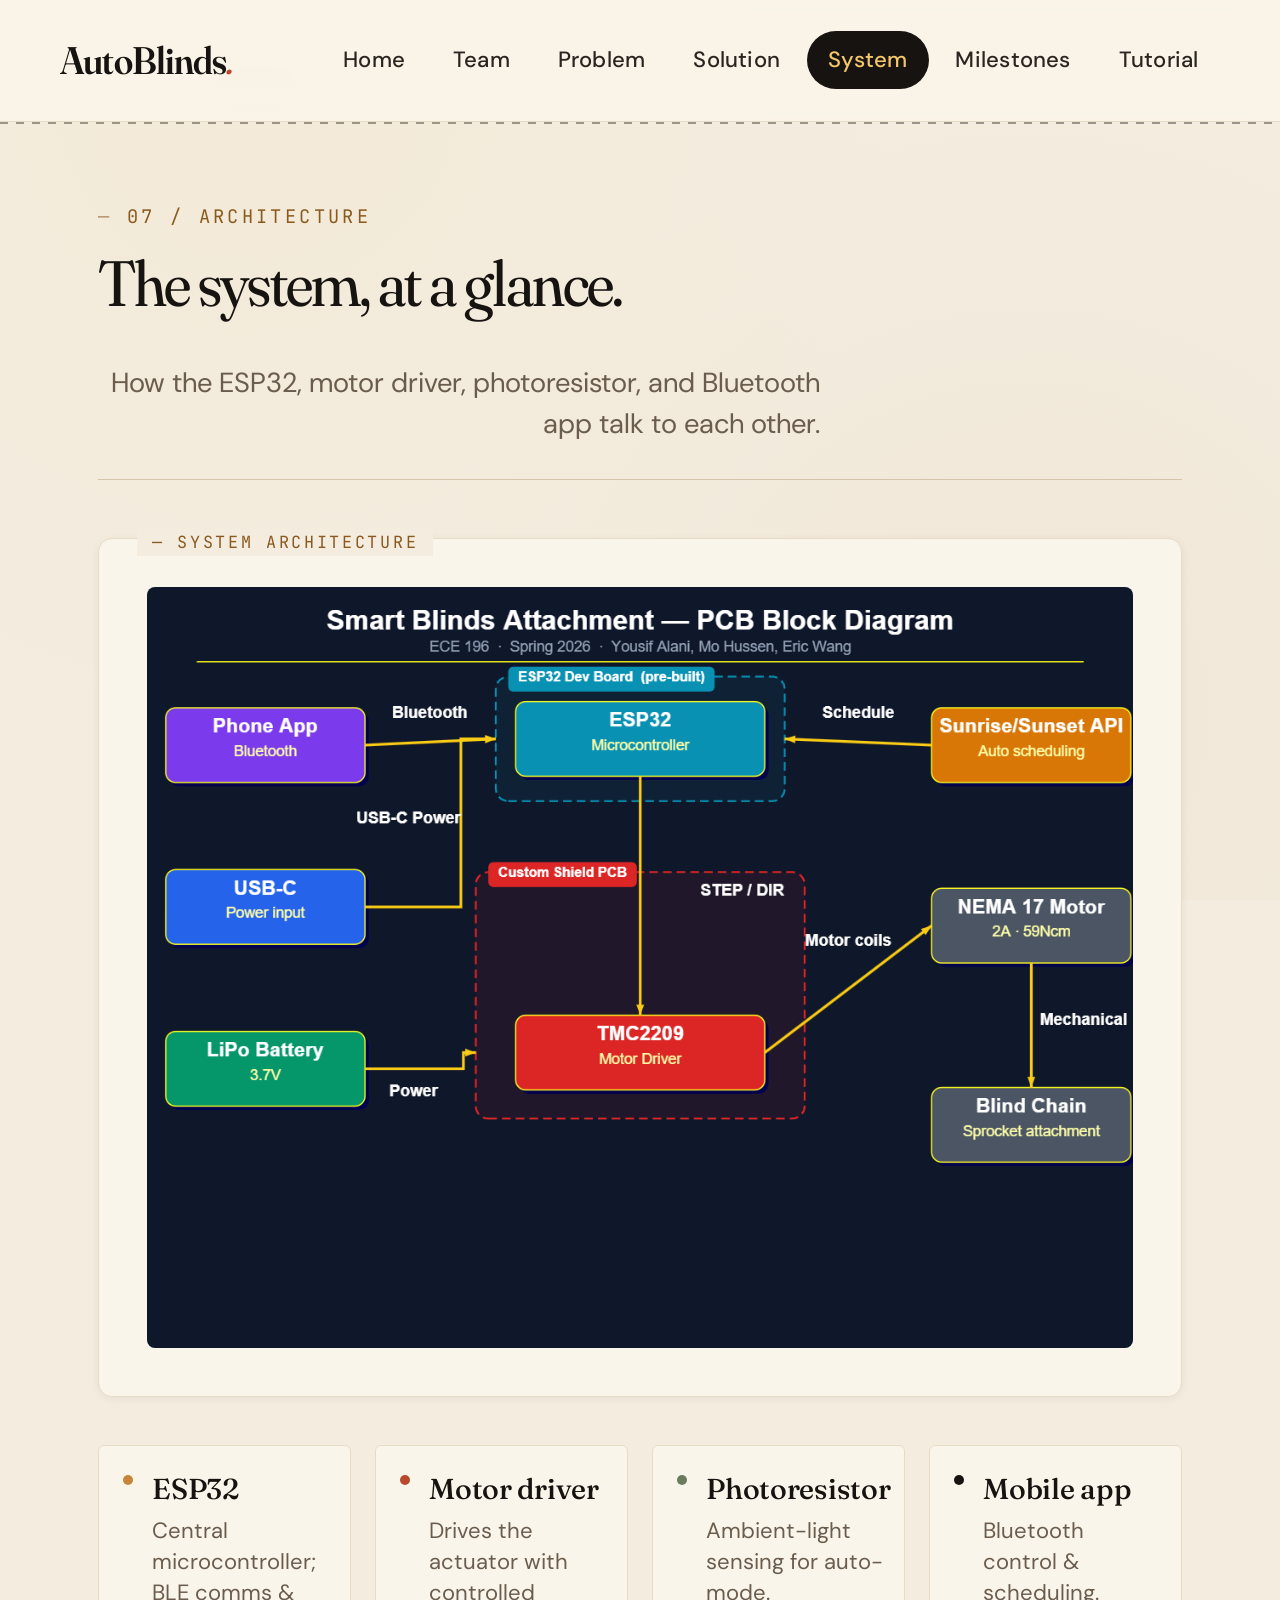
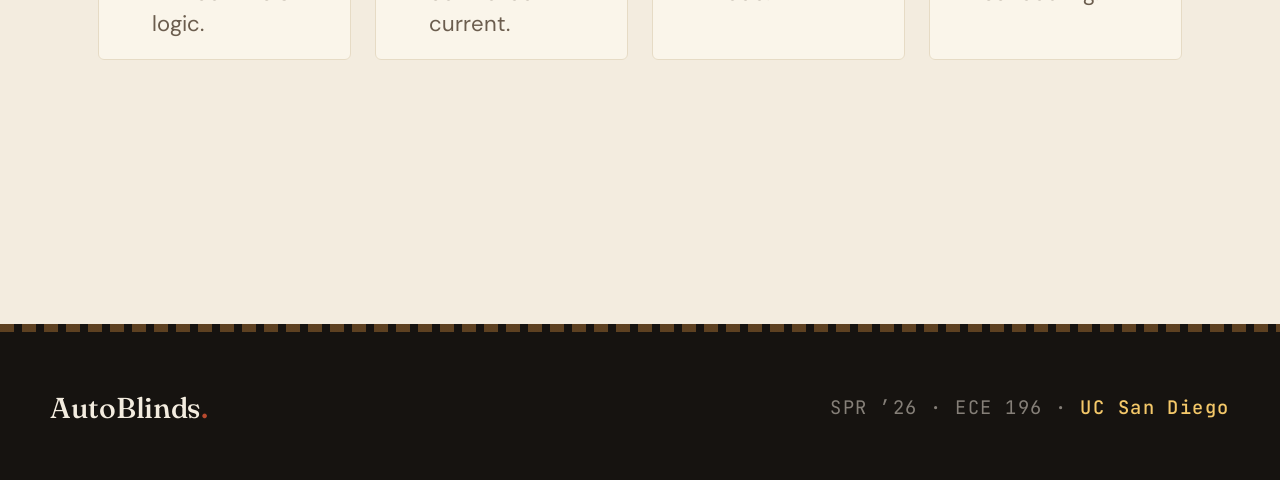
==== commit 2294d73d: "tutorial page" ====
--- a/block-diagram.html
+++ b/block-diagram.html
@@ -19,6 +19,7 @@
                 <a href="solution.html">Solution</a>
                 <a href="block-diagram.html" class="active">System</a>
                 <a href="milestones.html">Milestones</a>
+                <a href="tutorial.html">Tutorial</a>
             </nav>
         </div>
     </header>
--- a/assets/styles.css
+++ b/assets/styles.css
@@ -32,6 +32,7 @@
 *, *::before, *::after { box-sizing: border-box; margin: 0; padding: 0; }
 
 html {
+    font-size: 150%; /* Increased from default for better scaling */
     scroll-behavior: smooth;
     -webkit-font-smoothing: antialiased;
     -moz-osx-font-smoothing: grayscale;
@@ -1169,6 +1170,42 @@
     background: var(--sun);
 }
 
+.pin-group {
+    position: absolute;
+    transform: translate(-50%, -50%);
+    display: flex;
+    align-items: center;
+    gap: 0.25rem;
+    z-index: 2;
+}
+
+.pin-group .pin {
+    position: static;
+    transform: none;
+    flex-shrink: 0;
+}
+
+.pin-group .pin:hover {
+    transform: scale(1.15);
+}
+
+.pin-label {
+    font-family: var(--mono);
+    font-size: 0.5rem;
+    font-weight: 600;
+    letter-spacing: 0.04em;
+    text-transform: uppercase;
+    color: var(--ink);
+    background: rgba(250, 245, 234, 0.88);
+    border: 1px solid var(--rule);
+    border-radius: 3px;
+    padding: 0.1rem 0.28rem;
+    white-space: nowrap;
+    box-shadow: 0 1px 4px rgba(45, 33, 20, 0.18);
+    backdrop-filter: blur(4px);
+    pointer-events: none;
+}
+
 .figure-caption {
     padding: 1rem 1.4rem;
     border-top: 1px solid var(--rule-soft);
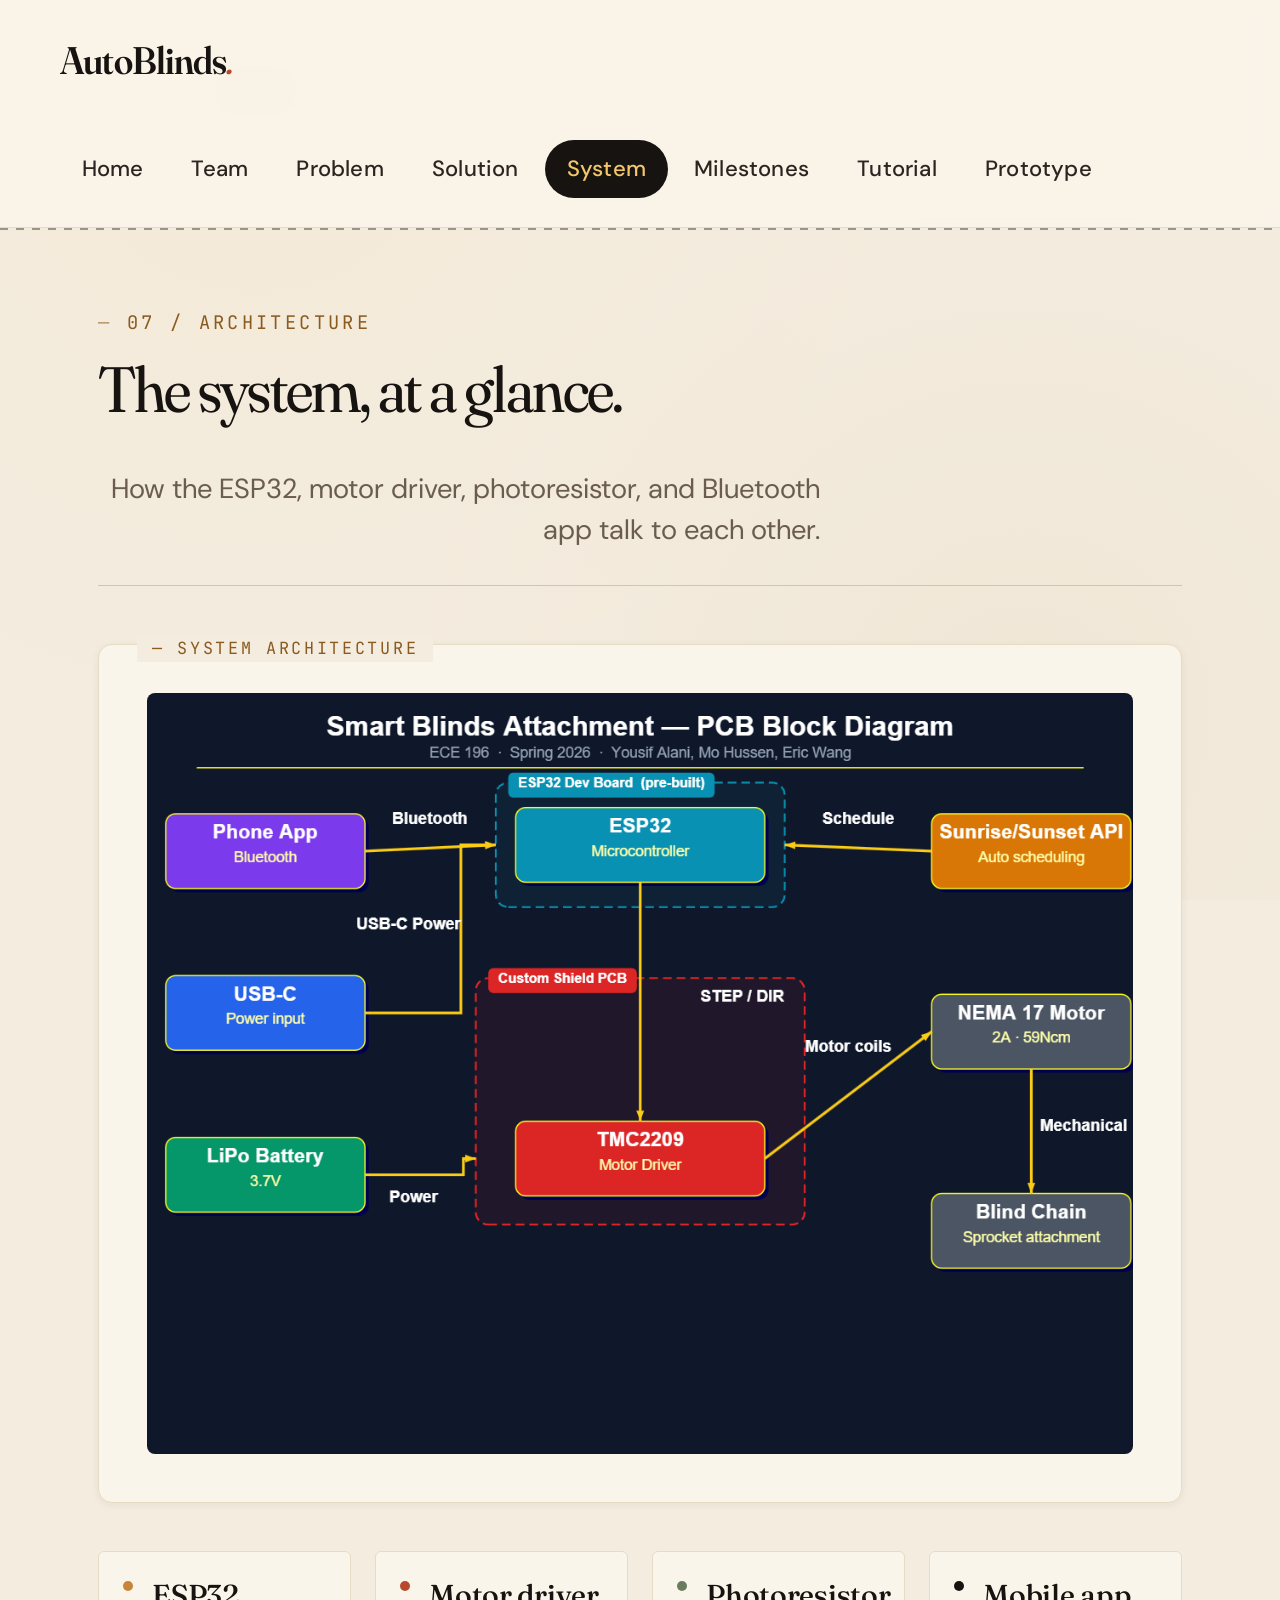
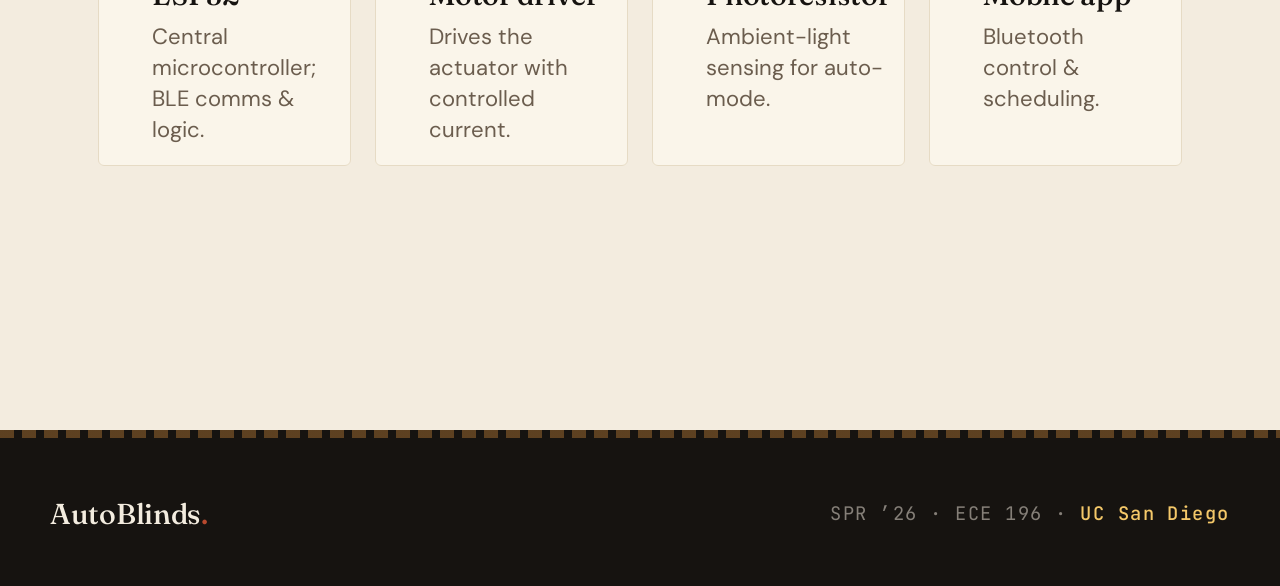
==== commit 73a57371: "prototype" ====
--- a/block-diagram.html
+++ b/block-diagram.html
@@ -20,6 +20,7 @@
                 <a href="block-diagram.html" class="active">System</a>
                 <a href="milestones.html">Milestones</a>
                 <a href="tutorial.html">Tutorial</a>
+                <a href="prototype.html">Prototype</a>
             </nav>
         </div>
     </header>
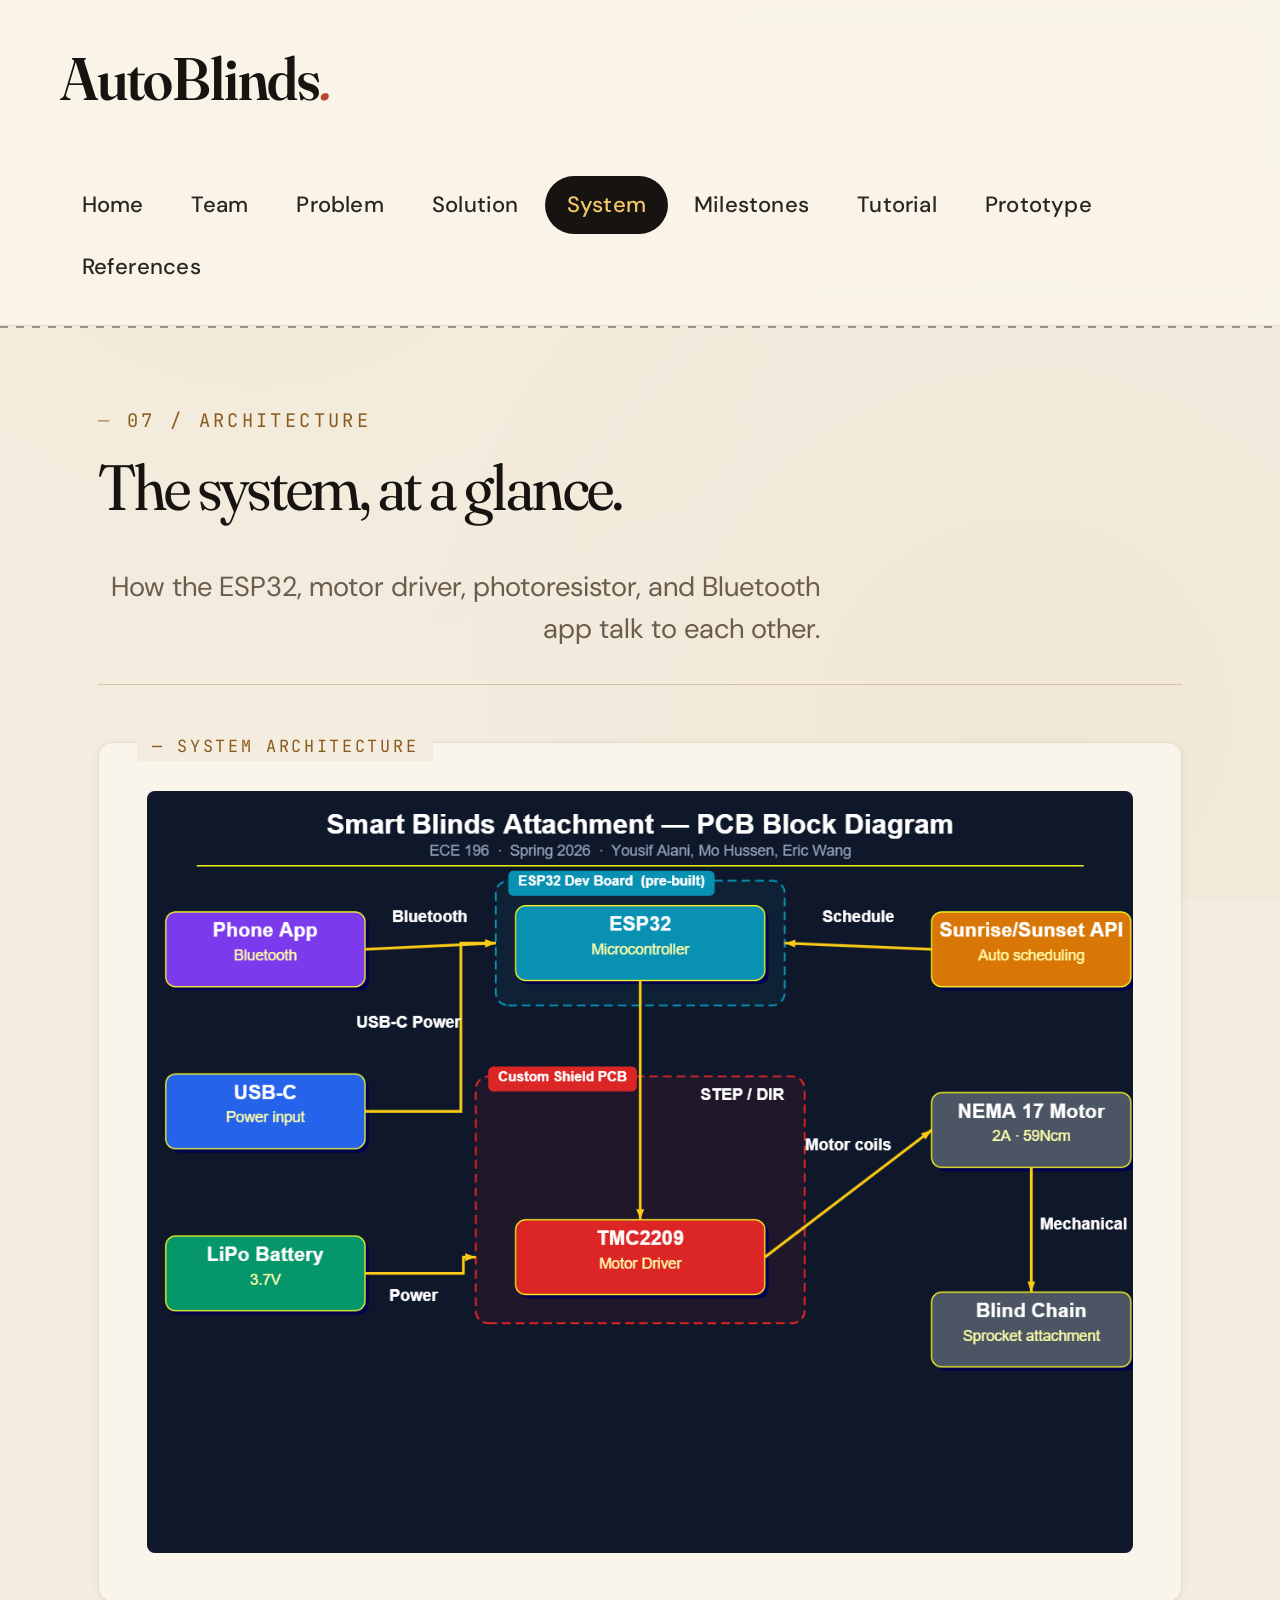
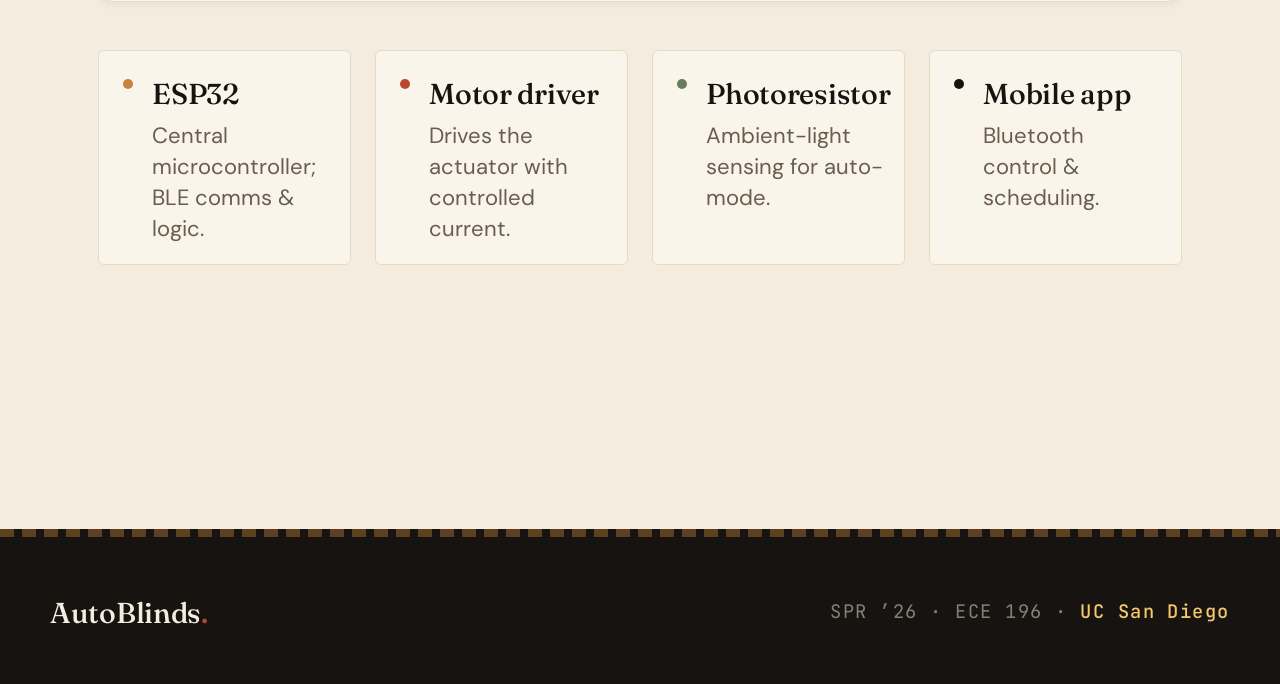
==== commit 498d3671: "Added references section" ====
--- a/block-diagram.html
+++ b/block-diagram.html
@@ -21,6 +21,7 @@
                 <a href="milestones.html">Milestones</a>
                 <a href="tutorial.html">Tutorial</a>
                 <a href="prototype.html">Prototype</a>
+                <a href="references.html">References</a>
             </nav>
         </div>
     </header>
--- a/assets/styles.css
+++ b/assets/styles.css
@@ -110,7 +110,7 @@
 header h1 {
     font-family: var(--display);
     font-variation-settings: "opsz" 144, "SOFT" 30;
-    font-size: 1.6rem;
+    font-size: 2.5rem;
     font-weight: 600;
     letter-spacing: -0.02em;
     color: var(--ink);
@@ -737,10 +737,30 @@
 .feature-tile.dark:hover { border-color: var(--sun); }
 
 
+/* ... existing code ... */
 .team-grid {
     display: grid;
-    grid-template-columns: repeat(auto-fit, minmax(260px, 1fr));
-    gap: 1.6rem;
+    grid-template-columns: repeat(auto-fit, minmax(220px, 1fr));
+    gap: 1.5rem;
+}
+
+/* Added for references page */
+section ul {
+    list-style: none;
+    padding: 0;
+}
+
+section ul li {
+    background: var(--paper);
+    padding: 1rem;
+    border-radius: var(--radius-md);
+    margin-bottom: 1rem;
+    border: 1px solid var(--rule-soft);
+}
+
+section ul li a {
+    text-decoration: none;
+    color: var(--text-main);
 }
 
 .member {
